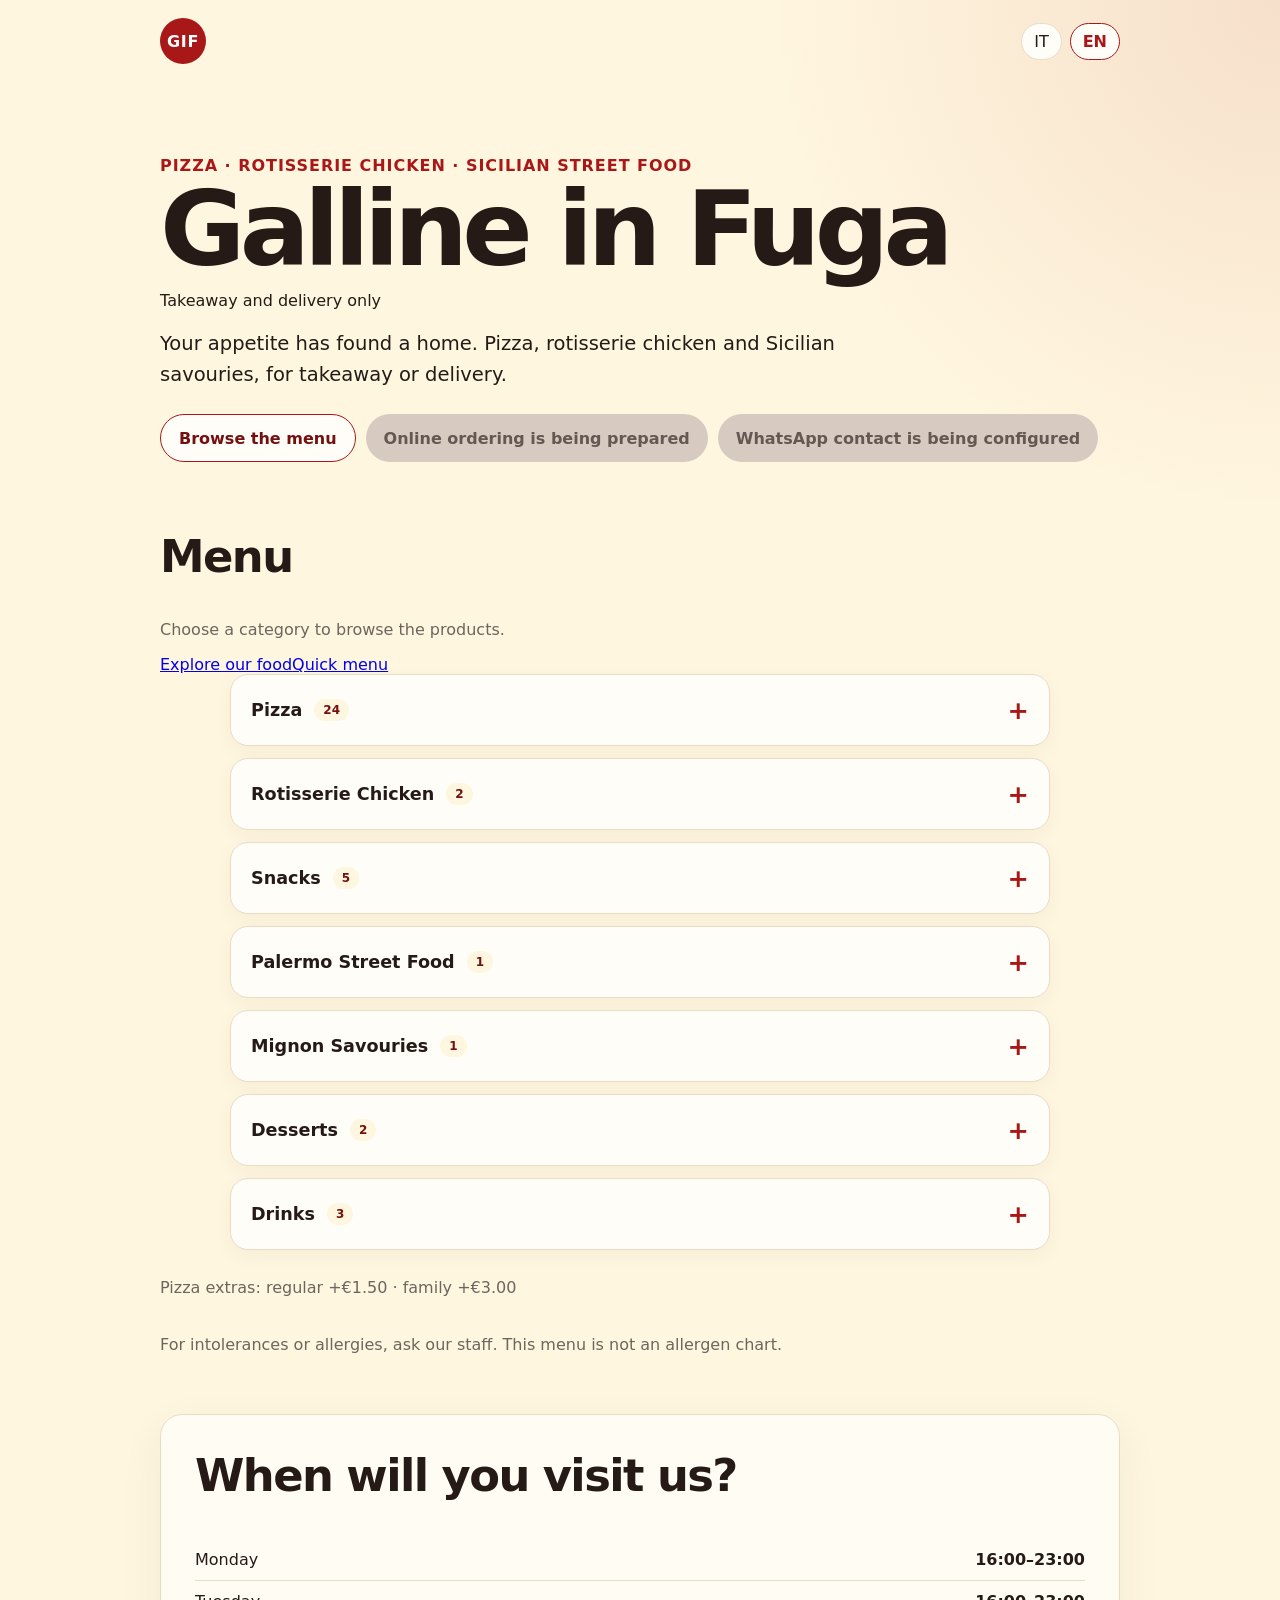
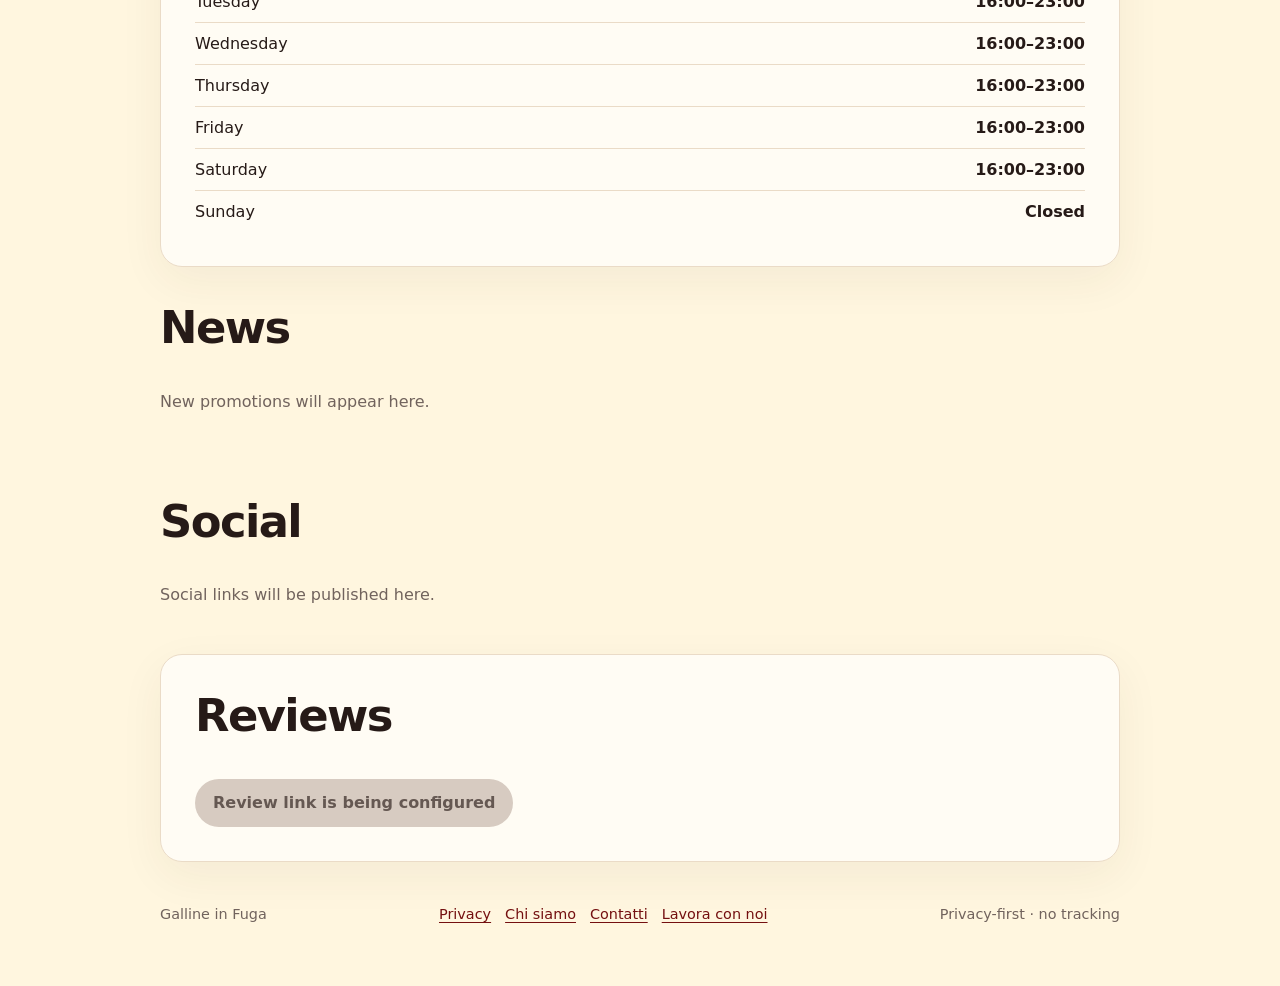
==== index.html @ 360cbb25 "feat(menu): add navigation between narrative site and quick hub menu" ====
<!doctype html>
<html lang="it">
<head>
  <meta charset="utf-8">
  <meta name="viewport" content="width=device-width,initial-scale=1">
  <meta name="color-scheme" content="light">
  <meta name="theme-color" content="#a81818">
  <meta name="description" content="Galline in Fuga — menu, ordini, contatti e novità.">
  <meta name="referrer" content="no-referrer">
  <meta http-equiv="Content-Security-Policy" content="default-src 'self'; script-src 'self'; style-src 'self'; img-src 'self' data:; connect-src 'self'; font-src 'self'; object-src 'none'; base-uri 'none'; form-action 'none'; manifest-src 'self'; worker-src 'self'">
  <link rel="canonical" href="https://gallineinfuga.github.io/">
  <link rel="manifest" href="./manifest.webmanifest">
  <link rel="stylesheet" href="./styles.css">
  <title>Galline in Fuga</title>
</head>
<body>
  <header class="hero">
    <nav class="topbar" aria-label="Language selector">
      <a class="brand-mark" href="./" aria-label="Galline in Fuga — Home">GIF</a>
      <div class="languages">
        <button type="button" data-locale="it" aria-label="Italiano">IT</button>
        <button type="button" data-locale="en" aria-label="English">EN</button>
      </div>
    </nav>

    <div class="hero__content">
      <p class="eyebrow" id="descriptor"></p>
      <h1 id="brand-name">Galline in Fuga</h1>
      <p id="service-mode"></p>
      <p id="editorial-intro" class="editorial-intro"></p>
      <div id="primary-actions" class="actions"></div>
      <p id="app-status" class="status" hidden></p>
    </div>
  </header>

  <main>
    <section id="menu" class="section" aria-labelledby="menu-title">
      <h2 id="menu-title"></h2>
      <p id="menu-hint" class="meta"></p>
      <p id="menu-editorial" class="editorial-intro editorial-intro--menu"></p>
      <nav id="menu-view-switch" class="menu-view-switch" aria-label="Vista menù"></nav>
      <div id="menu-grid" class="menu-accordion"></div>
      <p id="menu-additions" class="meta menu-notice"></p>
      <p id="menu-allergies" class="meta menu-notice"></p>
    </section>

    <section class="section section--panel" aria-labelledby="hours-title">
      <h2 id="hours-title"></h2>
      <ul id="hours-list" class="hours"></ul>
    </section>

    <section class="section" aria-labelledby="promos-title">
      <h2 id="promos-title"></h2>
      <p id="promos-empty" class="empty"></p>
    </section>

    <section class="section" aria-labelledby="social-title">
      <h2 id="social-title"></h2>
      <p id="social-empty" class="empty"></p>
    </section>

    <section class="section section--panel" aria-labelledby="reviews-title">
      <h2 id="reviews-title"></h2>
      <div id="review-slot" class="actions"></div>
    </section>

    <noscript>
      <p class="noscript">Per usare tutte le funzioni dell’HUB è necessario JavaScript. Gli orari principali restano: lunedì–sabato 16:00–23:00, domenica chiuso.</p>
    </noscript>
  </main>

  <footer>
    <span>Galline in Fuga</span>
    <nav class="legal-links" aria-label="Informazioni">
      <a href="./privacy.html">Privacy</a>
      <a href="./chi-siamo.html">Chi siamo</a>
      <a href="./contatti.html">Contatti</a>
      <a href="./lavora-con-noi.html">Lavora con noi</a>
    </nav>
    <span>Privacy-first · no tracking</span>
  </footer>

  <script type="module" src="./app.js"></script>
</body>
</html>
---- styles.css ----
:root {
  --brand: #a81818;
  --brand-dark: #741010;
  --cream: #fff6df;
  --paper: #fffdf7;
  --ink: #261a17;
  --muted: #71635d;
  --line: #eadbc7;
  --radius: 22px;
  font-family: Inter, ui-sans-serif, system-ui, -apple-system, BlinkMacSystemFont, "Segoe UI", sans-serif;
  color: var(--ink);
  background: var(--cream);
}

* { box-sizing: border-box; }

body {
  margin: 0;
  min-width: 280px;
  background:
    radial-gradient(circle at top right, rgba(168, 24, 24, 0.10), transparent 32rem),
    var(--cream);
}

button, a { font: inherit; }

.hero, main, footer, .simple-page {
  width: min(100% - 32px, 960px);
  margin-inline: auto;
}

.hero { padding: 18px 0 34px; }

.topbar {
  display: flex;
  align-items: center;
  justify-content: space-between;
}

.brand-mark {
  display: grid;
  place-items: center;
  width: 46px;
  height: 46px;
  border-radius: 50%;
  background: var(--brand);
  color: white;
  font-weight: 900;
  letter-spacing: .04em;
}

.languages { display: flex; gap: 8px; }

.languages button {
  border: 1px solid var(--line);
  border-radius: 999px;
  padding: 8px 12px;
  background: var(--paper);
  color: var(--ink);
  cursor: pointer;
}

.languages button[aria-pressed="true"] {
  border-color: var(--brand);
  color: var(--brand);
  font-weight: 800;
}

.hero__content { padding-top: clamp(42px, 9vw, 92px); }

.eyebrow {
  margin: 0 0 8px;
  color: var(--brand);
  font-weight: 800;
  letter-spacing: .06em;
  text-transform: uppercase;
}

h1, h2, h3, p { margin-top: 0; }

h1 {
  max-width: 12ch;
  margin-bottom: 14px;
  font-size: clamp(3rem, 11vw, 6.5rem);
  line-height: .9;
  letter-spacing: -.055em;
}

h2 {
  font-size: clamp(1.8rem, 5vw, 2.8rem);
  letter-spacing: -.035em;
}

.actions {
  display: flex;
  flex-wrap: wrap;
  gap: 10px;
  margin-top: 24px;
}

.action {
  display: inline-flex;
  min-height: 48px;
  align-items: center;
  justify-content: center;
  padding: 12px 18px;
  border-radius: 999px;
  background: var(--brand);
  color: white;
  text-decoration: none;
  font-weight: 800;
}

.action--disabled {
  background: #d7cbc1;
  color: #655852;
  cursor: not-allowed;
}

.section { padding: 34px 0; }

.section--panel {
  padding-inline: clamp(18px, 4vw, 34px);
  border: 1px solid var(--line);
  border-radius: var(--radius);
  background: rgba(255, 253, 247, .88);
  box-shadow: 0 14px 45px rgba(65, 43, 32, .06);
}

.grid {
  display: grid;
  grid-template-columns: repeat(auto-fit, minmax(min(100%, 210px), 1fr));
  gap: 12px;
}

.card {
  min-height: 132px;
  padding: 18px;
  border: 1px solid var(--line);
  border-radius: 18px;
  background: var(--paper);
}

.card h3 { font-size: 1.1rem; }

.action--menu {
  background: var(--paper);
  color: var(--brand-dark);
  border: 1px solid var(--brand);
}

.menu-items {
  list-style: none;
  padding: 0;
  margin: 18px 0 8px;
}

.menu-group { margin: 18px 0 24px; }
.menu-group h4 { margin: 0 0 6px; font-size: 1rem; color: var(--brand-dark); }
.menu-group__prices { margin: 0 0 10px; color: var(--brand-dark); font-size: .85rem; font-weight: 750; }
.menu-item__info { flex: 1; min-width: 0; }
.menu-item__name { display: block; font-weight: 650; }
.menu-item__ingredients { display: block; margin-top: 4px; color: var(--muted); font-size: .79rem; line-height: 1.35; }
.menu-notice { margin-top: 18px; padding: 10px 0; }
.menu-item {
  display: flex;
  justify-content: space-between;
  align-items: baseline;
  gap: 14px;
  border-bottom: 1px solid var(--line);
  padding: 8px 0;
  font-size: .92rem;
}

.menu-item .price {
  white-space: nowrap;
  font-variant-numeric: tabular-nums;
  color: var(--brand-dark);
}

#menu { scroll-margin-top: 14px; }

.meta, .empty, .status, .noscript { color: var(--muted); }

.noscript {
  padding: 16px 18px;
  border: 1px solid var(--line);
  border-radius: 16px;
  background: var(--paper);
}

.hours {
  margin: 0;
  padding: 0;
  list-style: none;
}

.hours-row {
  display: flex;
  justify-content: space-between;
  gap: 20px;
  padding: 11px 0;
  border-bottom: 1px solid var(--line);
}

.hours-row:last-child { border-bottom: 0; }

footer {
  display: flex;
  flex-wrap: wrap;
  align-items: center;
  justify-content: space-between;
  gap: 12px 18px;
  padding: 44px 0 64px;
  color: var(--muted);
  font-size: .9rem;
}

.legal-links {
  display: flex;
  flex-wrap: wrap;
  gap: 10px 14px;
}

.legal-links a,
.simple-page a {
  color: var(--brand-dark);
  text-underline-offset: 3px;
}

.simple-page {
  min-height: 100vh;
  padding: clamp(40px, 8vw, 90px) 0;
}

.simple-page article {
  max-width: 720px;
  padding: clamp(20px, 5vw, 38px);
  border: 1px solid var(--line);
  border-radius: var(--radius);
  background: var(--paper);
}

.simple-page h1 {
  max-width: none;
  font-size: clamp(2.4rem, 9vw, 4.8rem);
}

.simple-page .back {
  display: inline-block;
  margin-bottom: 22px;
  font-weight: 800;
}

@media (max-width: 480px) {
  .hero, main, footer, .simple-page {
    width: min(100% - 22px, 960px);
  }

  .section { padding-block: 26px; }

  .actions { flex-direction: column; }

  .action { width: 100%; }

  footer { align-items: flex-start; flex-direction: column; }
}

@media (prefers-reduced-motion: reduce) {
  *, *::before, *::after {
    scroll-behavior: auto !important;
    transition: none !important;
  }
}

/* Mobile-first category accordion */
.menu-accordion{display:grid;gap:12px;max-width:820px;margin-inline:auto}
.menu-category{min-height:0;padding:0;overflow:hidden;box-shadow:0 6px 20px rgba(65,43,32,.045)}
.menu-category__toggle{display:flex;align-items:center;justify-content:space-between;gap:12px;padding:20px;cursor:pointer;font-weight:850;font-size:1.1rem;list-style:none;min-height:64px}
.menu-category__toggle::-webkit-details-marker{display:none}
.menu-category__toggle::after{content:"+";font-size:1.6rem;color:var(--brand);margin-left:auto}
.menu-category[open] .menu-category__toggle::after{content:"−"}
.menu-category__toggle small{border-radius:999px;background:var(--cream);padding:4px 9px;color:var(--brand-dark);font-size:.75rem}
.menu-category> :not(summary){margin-left:20px;margin-right:20px}
.menu-category> :last-child{margin-bottom:20px}
.menu-category[open] .menu-category__toggle{border-bottom:1px solid var(--line)}
.menu-category__toggle:focus-visible,.brand-mark:focus-visible{outline:3px solid var(--brand);outline-offset:3px}
.brand-mark{text-decoration:none}
@media(max-width:480px){.menu-category__toggle{padding:16px}.menu-category> :not(summary){margin-left:14px;margin-right:14px}.menu-item{flex-wrap:wrap}}

/* Individual pizza prices, aligned in two columns on every row */
.menu-items--pizza .menu-item,.pizza-price-header{display:grid;grid-template-columns:minmax(0,1fr) minmax(65px,80px) minmax(65px,80px);align-items:start;gap:8px}
.menu-items--pizza .menu-item{padding:12px 0}
.pizza-price-header{font-size:.73rem;font-weight:800;text-transform:uppercase;color:var(--brand-dark);border-bottom:2px solid var(--line);padding-bottom:8px}
.pizza-price-header span:not(:first-child),.menu-items--pizza .price--choice{text-align:right}
.menu-items--pizza .price--choice{font-size:.9rem;white-space:nowrap}
@media(max-width:420px){.menu-items--pizza .menu-item,.pizza-price-header{grid-template-columns:minmax(0,1fr) 65px 65px;gap:5px}.menu-items--pizza .price--choice{font-size:.82rem}.pizza-price-header{font-size:.68rem}}

/* Editorial layer: lightweight and distinct from transaction rows */
.editorial-intro{max-width:62ch;font-size:clamp(1rem,2.5vw,1.22rem);line-height:1.6;color:var(--ink);margin:18px 0 8px}
.editorial-intro--menu{font-size:1rem;color:var(--muted);margin-bottom:24px}
.category-intro{margin-top:16px;margin-bottom:8px;color:var(--muted);line-height:1.5;font-size:.92rem;max-width:65ch}
.menu-category[open] .category-intro{display:block}
.menu-category:not([open]) .category-intro{display:none}
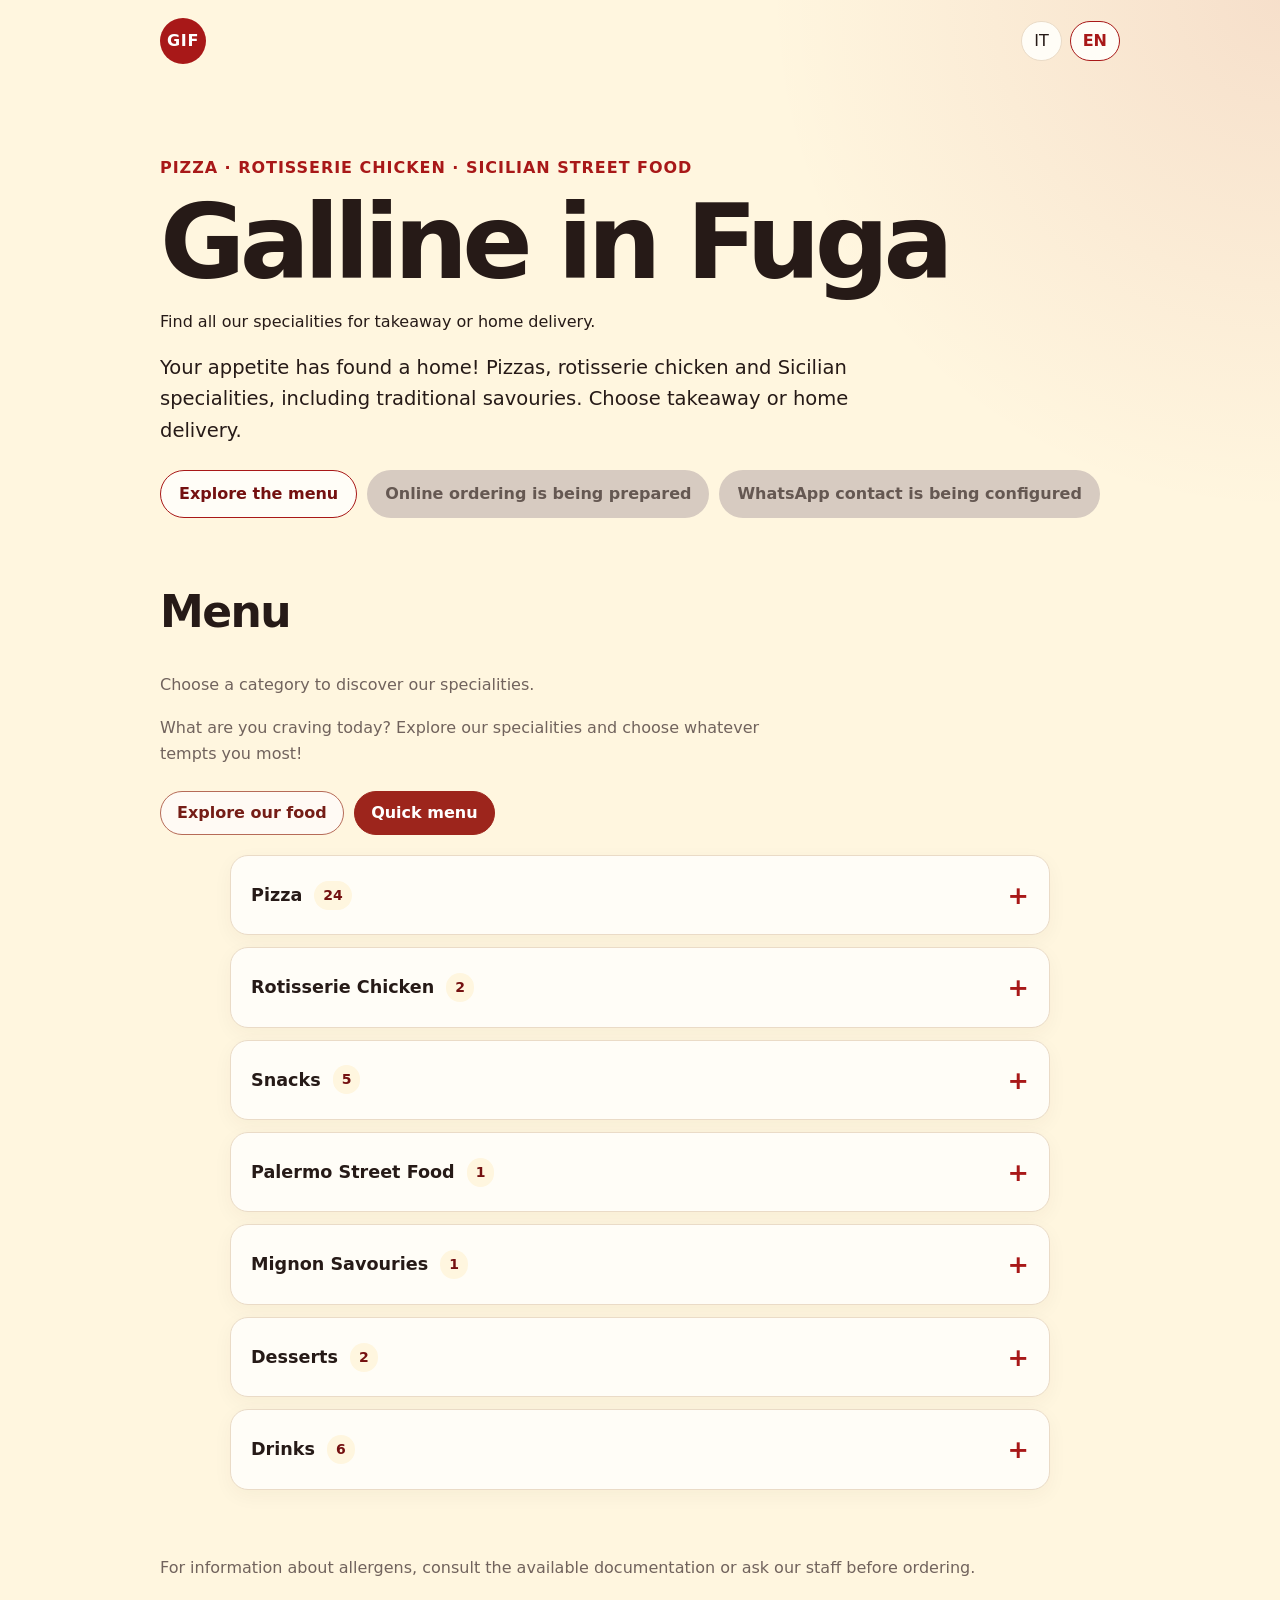
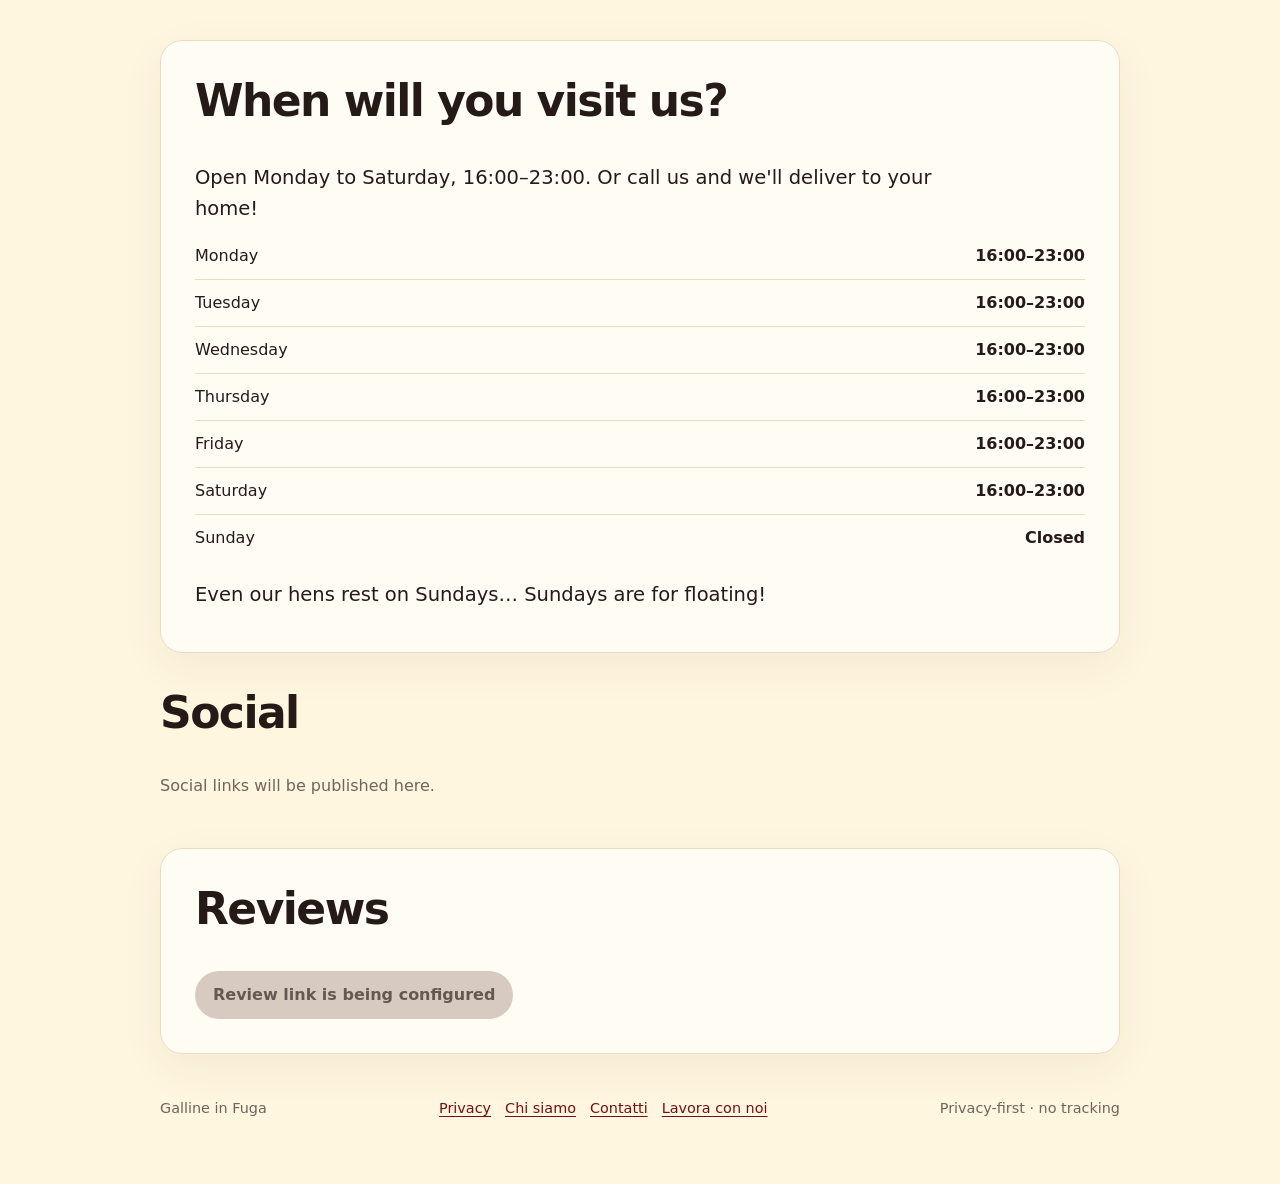
==== commit 283a8fa8: "feat(site): show updated opening copy and conditionally hide promotions" ====
--- a/index.html
+++ b/index.html
@@ -46,10 +46,12 @@
 
     <section class="section section--panel" aria-labelledby="hours-title">
       <h2 id="hours-title"></h2>
+      <p id="hours-intro" class="editorial-intro"></p>
       <ul id="hours-list" class="hours"></ul>
+      <p id="sunday-message" class="editorial-intro"></p>
     </section>
 
-    <section class="section" aria-labelledby="promos-title">
+    <section id="promos-section" class="section" aria-labelledby="promos-title" hidden>
       <h2 id="promos-title"></h2>
       <p id="promos-empty" class="empty"></p>
     </section>
--- a/styles.css
+++ b/styles.css
@@ -302,3 +302,54 @@
 .category-intro{margin-top:16px;margin-bottom:8px;color:var(--muted);line-height:1.5;font-size:.92rem;max-width:65ch}
 .menu-category[open] .category-intro{display:block}
 .menu-category:not([open]) .category-intro{display:none}
+
+/* Two editorial presentations of the same canonical catalogue */
+.menu-view-switch{display:flex;gap:.65rem;flex-wrap:wrap;margin:1rem 0 1.25rem}
+.menu-view-switch a{display:inline-flex;padding:.65rem 1rem;border:1px solid #b66b58;border-radius:999px;color:#751d16;text-decoration:none;font-weight:700;background:#fffaf4}
+.menu-view-switch a.view-active{background:#9d251c;color:white;border-color:#9d251c}
+.menu-item__story{display:block;font-size:.9rem;line-height:1.5;margin-top:.45rem;color:#65443b;max-width:68ch}
+@media(max-width:600px){.menu-view-switch a{flex:1;justify-content:center;text-align:center}.menu-item__story{font-size:.85rem}}
+
+/* Typography system v1 — accessible, local, reversible */
+:root {
+  --font-ui: ui-sans-serif, system-ui, -apple-system, BlinkMacSystemFont, "Segoe UI", sans-serif;
+  --type-body: 1rem;
+  --type-detail: .875rem;
+  --type-product: 1.0625rem;
+  --type-price: 1rem;
+  --type-section: clamp(1.75rem, 4.5vw, 2.75rem);
+  --text-secondary: #654b41;
+  font-family: var(--font-ui);
+  line-height: 1.5;
+}
+h1 { line-height: 1.04; overflow-wrap: break-word; }
+h2 { font-size: var(--type-section); line-height: 1.16; }
+h3, h4 { line-height: 1.25; }
+.menu-item__name { font-size: var(--type-product); line-height: 1.35; font-weight: 700; }
+.menu-item__ingredients, .menu-item__story, .category-intro {
+  font-size: var(--type-detail);
+  line-height: 1.5;
+  color: var(--text-secondary);
+}
+.menu-item .price, .menu-items--pizza .price--choice {
+  font-size: var(--type-price);
+  line-height: 1.35;
+  font-weight: 700;
+  font-variant-numeric: tabular-nums;
+}
+.pizza-price-header { font-size: .75rem; line-height: 1.35; }
+.menu-group__prices, .menu-category__toggle small { font-size: var(--type-detail); }
+.action, .menu-view-switch a, .languages button { line-height: 1.35; }
+.menu-view-switch a:focus-visible, .action:focus-visible, .languages button:focus-visible,
+.legal-links a:focus-visible, .simple-page a:focus-visible {
+  outline: 3px solid var(--brand-dark);
+  outline-offset: 3px;
+}
+@media (max-width: 420px) {
+  .menu-items--pizza .menu-item, .pizza-price-header {
+    grid-template-columns: minmax(0, 1fr) minmax(66px, auto) minmax(66px, auto);
+    gap: 6px;
+  }
+  .menu-items--pizza .price--choice { font-size: var(--type-price); }
+  .pizza-price-header { font-size: .75rem; text-transform: none; }
+}
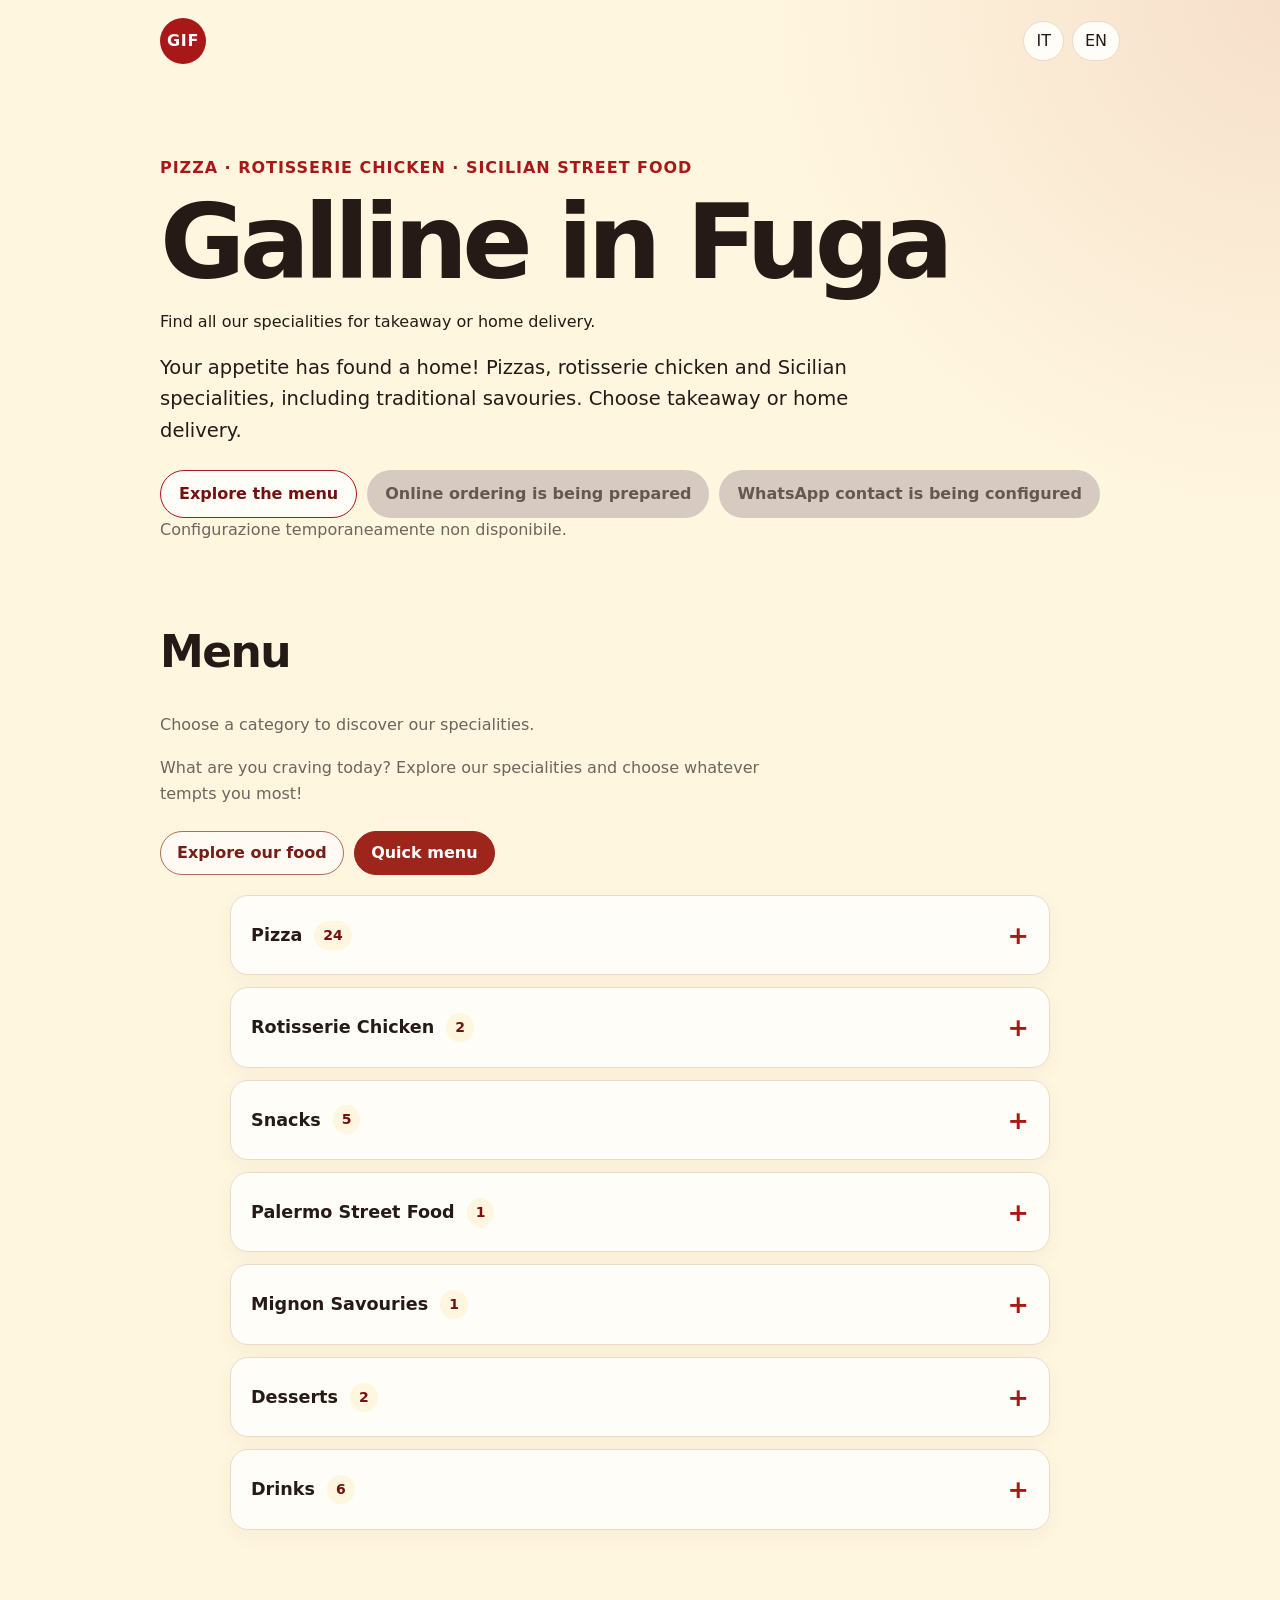
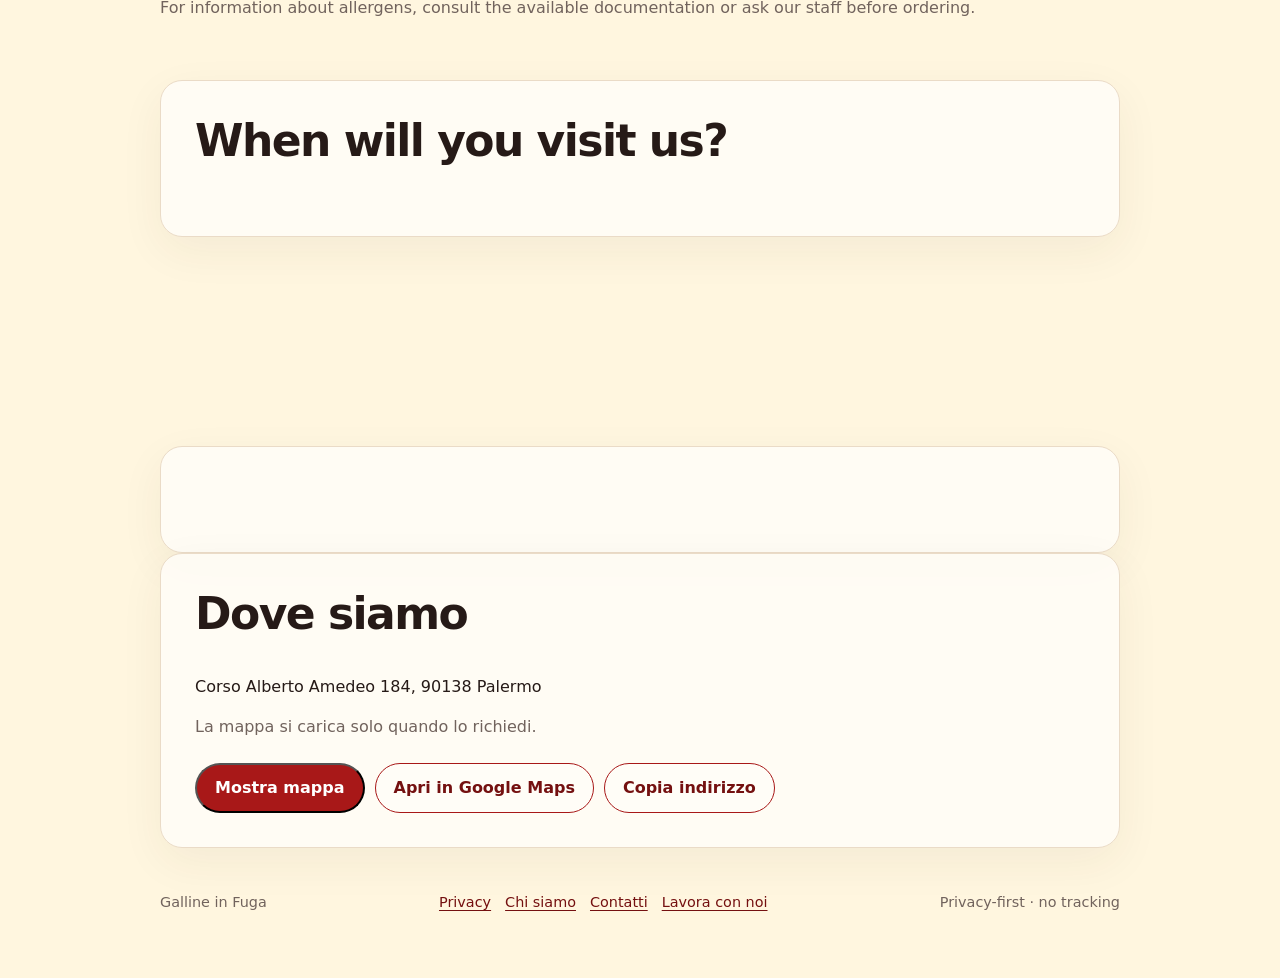
==== commit d63a1a03: "feat(hub): add opt-in location section with safe map loading" ====
--- a/index.html
+++ b/index.html
@@ -6,8 +6,8 @@
   <meta name="color-scheme" content="light">
   <meta name="theme-color" content="#a81818">
   <meta name="description" content="Galline in Fuga — menu, ordini, contatti e novità.">
-  <meta name="referrer" content="no-referrer">
-  <meta http-equiv="Content-Security-Policy" content="default-src 'self'; script-src 'self'; style-src 'self'; img-src 'self' data:; connect-src 'self'; font-src 'self'; object-src 'none'; base-uri 'none'; form-action 'none'; manifest-src 'self'; worker-src 'self'">
+  <meta name="referrer" content="strict-origin-when-cross-origin">
+  <meta http-equiv="Content-Security-Policy" content="default-src 'self'; script-src 'self' https://unpkg.com; style-src 'self' https://unpkg.com; img-src 'self' data: https://tile.openstreetmap.org https://unpkg.com; connect-src 'self'; font-src 'self'; object-src 'none'; base-uri 'none'; form-action 'none'; manifest-src 'self'; worker-src 'self'">
   <link rel="canonical" href="https://gallineinfuga.github.io/">
   <link rel="manifest" href="./manifest.webmanifest">
   <link rel="stylesheet" href="./styles.css">
@@ -46,12 +46,10 @@
 
     <section class="section section--panel" aria-labelledby="hours-title">
       <h2 id="hours-title"></h2>
-      <p id="hours-intro" class="editorial-intro"></p>
       <ul id="hours-list" class="hours"></ul>
-      <p id="sunday-message" class="editorial-intro"></p>
     </section>
 
-    <section id="promos-section" class="section" aria-labelledby="promos-title" hidden>
+    <section class="section" aria-labelledby="promos-title">
       <h2 id="promos-title"></h2>
       <p id="promos-empty" class="empty"></p>
     </section>
@@ -66,6 +64,17 @@
       <div id="review-slot" class="actions"></div>
     </section>
 
+    <section id="dove-siamo" class="section section--panel location-section" aria-labelledby="location-title">
+      <h2 id="location-title">Dove siamo</h2>
+      <p id="location-address">Corso Alberto Amedeo 184, 90138 Palermo</p>
+      <div id="location-map" class="location-map" role="region" aria-label="Mappa di Palermo" hidden></div>
+      <p id="location-status" class="meta">La mappa si carica solo quando lo richiedi.</p>
+      <div class="actions">
+        <button id="location-load" class="action" type="button">Mostra mappa</button>
+        <a id="location-google" class="action action--menu" target="_blank" rel="noopener noreferrer" href="https://www.google.com/maps/search/?api=1&amp;query=Corso%20Alberto%20Amedeo%20184%2C%2090138%20Palermo">Apri in Google Maps</a>
+        <button id="location-copy" class="action action--menu" type="button">Copia indirizzo</button>
+      </div>
+    </section>
     <noscript>
       <p class="noscript">Per usare tutte le funzioni dell’HUB è necessario JavaScript. Gli orari principali restano: lunedì–sabato 16:00–23:00, domenica chiuso.</p>
     </noscript>
@@ -83,5 +92,6 @@
   </footer>
 
   <script type="module" src="./app.js"></script>
+  <script type="module" src="./location.js"></script>
 </body>
 </html>
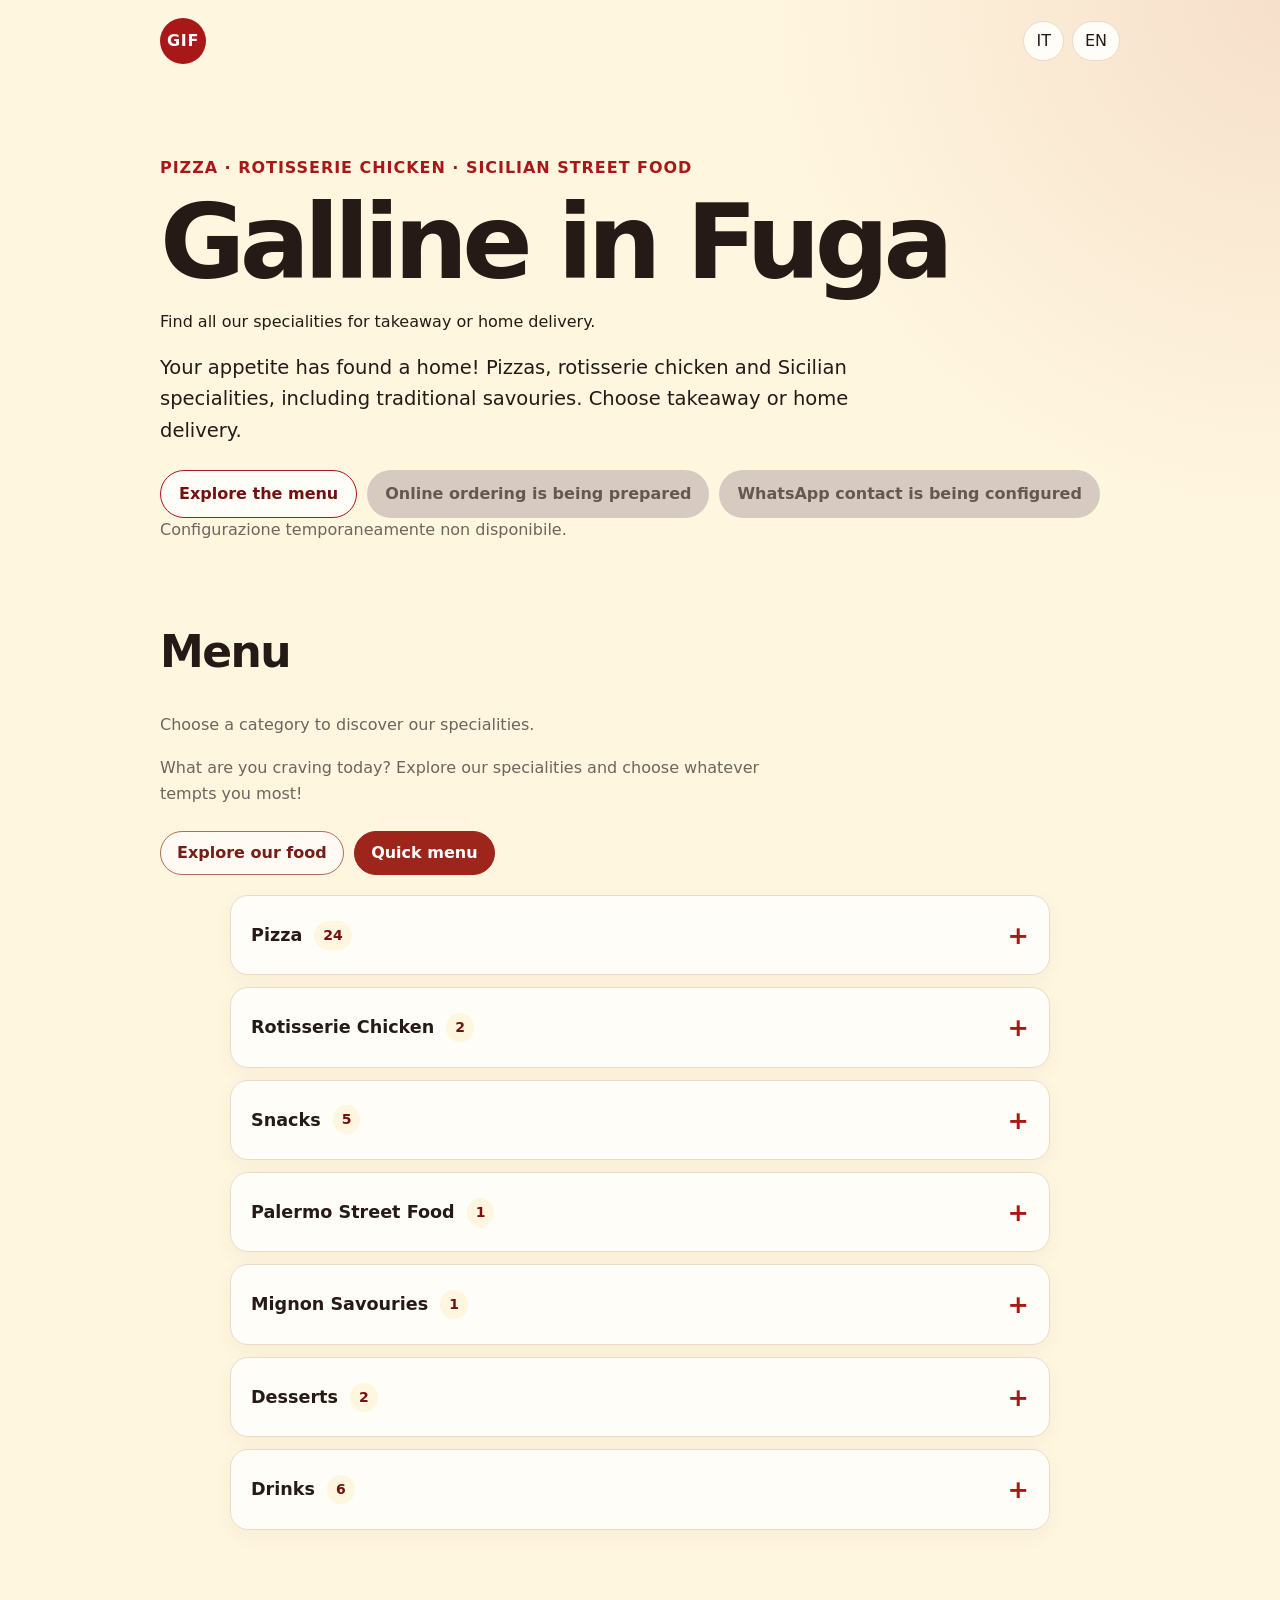
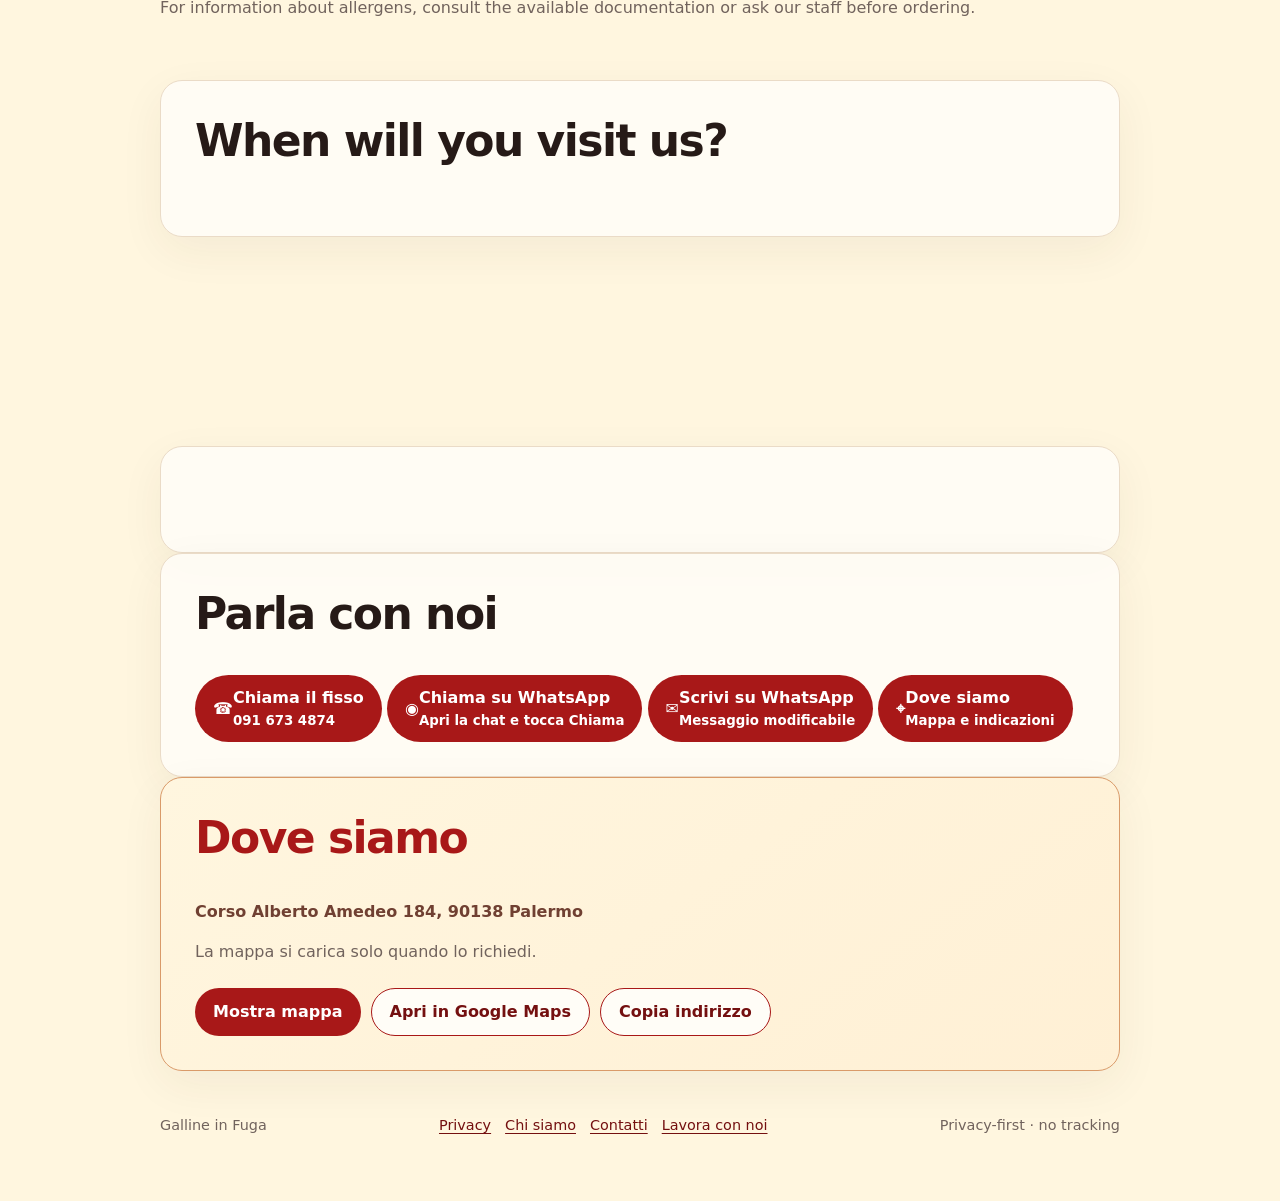
==== commit 1b2b6828: "feat(hub): add direct phone and WhatsApp contact actions" ====
--- a/index.html
+++ b/index.html
@@ -64,6 +64,16 @@
       <div id="review-slot" class="actions"></div>
     </section>
 
+    <section id="contatti-diretti" class="section section--panel contact-section" aria-labelledby="contact-title">
+      <h2 id="contact-title">Parla con noi</h2>
+      <div class="contact-actions">
+        <a class="action contact-action" href="tel:+390916734874" aria-label="Chiama il telefono fisso 091 673 4874"><span aria-hidden="true">☎</span><span>Chiama il fisso<br><small>091 673 4874</small></span></a>
+        <a class="action contact-action" href="https://wa.me/393337309933" aria-label="Apri WhatsApp per chiamare Galline in Fuga"><span aria-hidden="true">◉</span><span>Chiama su WhatsApp<br><small>Apri la chat e tocca Chiama</small></span></a>
+        <a class="action contact-action" href="https://wa.me/393337309933?text=Ciao%20Galline%20in%20Fuga%21%20Vorrei%20ricevere%20informazioni%20sul%20menu%20e%20fare%20un%20ordine." aria-label="Scrivi su WhatsApp con messaggio precompilato"><span aria-hidden="true">✉</span><span>Scrivi su WhatsApp<br><small>Messaggio modificabile</small></span></a>
+        <a class="action contact-action" href="#dove-siamo" aria-label="Visualizza la mappa e le indicazioni"><span aria-hidden="true">⌖</span><span>Dove siamo<br><small>Mappa e indicazioni</small></span></a>
+      </div>
+    </section>
+
     <section id="dove-siamo" class="section section--panel location-section" aria-labelledby="location-title">
       <h2 id="location-title">Dove siamo</h2>
       <p id="location-address">Corso Alberto Amedeo 184, 90138 Palermo</p>
--- a/styles.css
+++ b/styles.css
@@ -353,3 +353,15 @@
   .menu-items--pizza .price--choice { font-size: var(--type-price); }
   .pizza-price-header { font-size: .75rem; text-transform: none; }
 }
+
+/* HUB-MAP-001: brand-specific, responsive map presentation */
+.location-section{background:linear-gradient(145deg,#fff6df,#fff0d5);border-color:#d99a69}
+.location-section h2{color:#a81818}
+#location-address{font-weight:750;color:#704032}
+.location-map{height:clamp(270px,52vw,420px);width:100%;border:3px solid #b75b35;border-radius:18px;overflow:hidden;background:#f7e6c7}
+.location-section .action{border:0;cursor:pointer}
+.location-section .action--menu{border:1px solid #a81818}
+.location-section .action:focus-visible{outline:3px solid #d88c19;outline-offset:3px}
+.location-map .leaflet-control-zoom a{color:#a81818;background:#fff6df}
+.location-map .leaflet-control-attribution{background:rgba(255,246,223,.94);font-size:11px}
+@media(max-width:480px){.location-map{height:320px}.location-section .actions{gap:10px}}
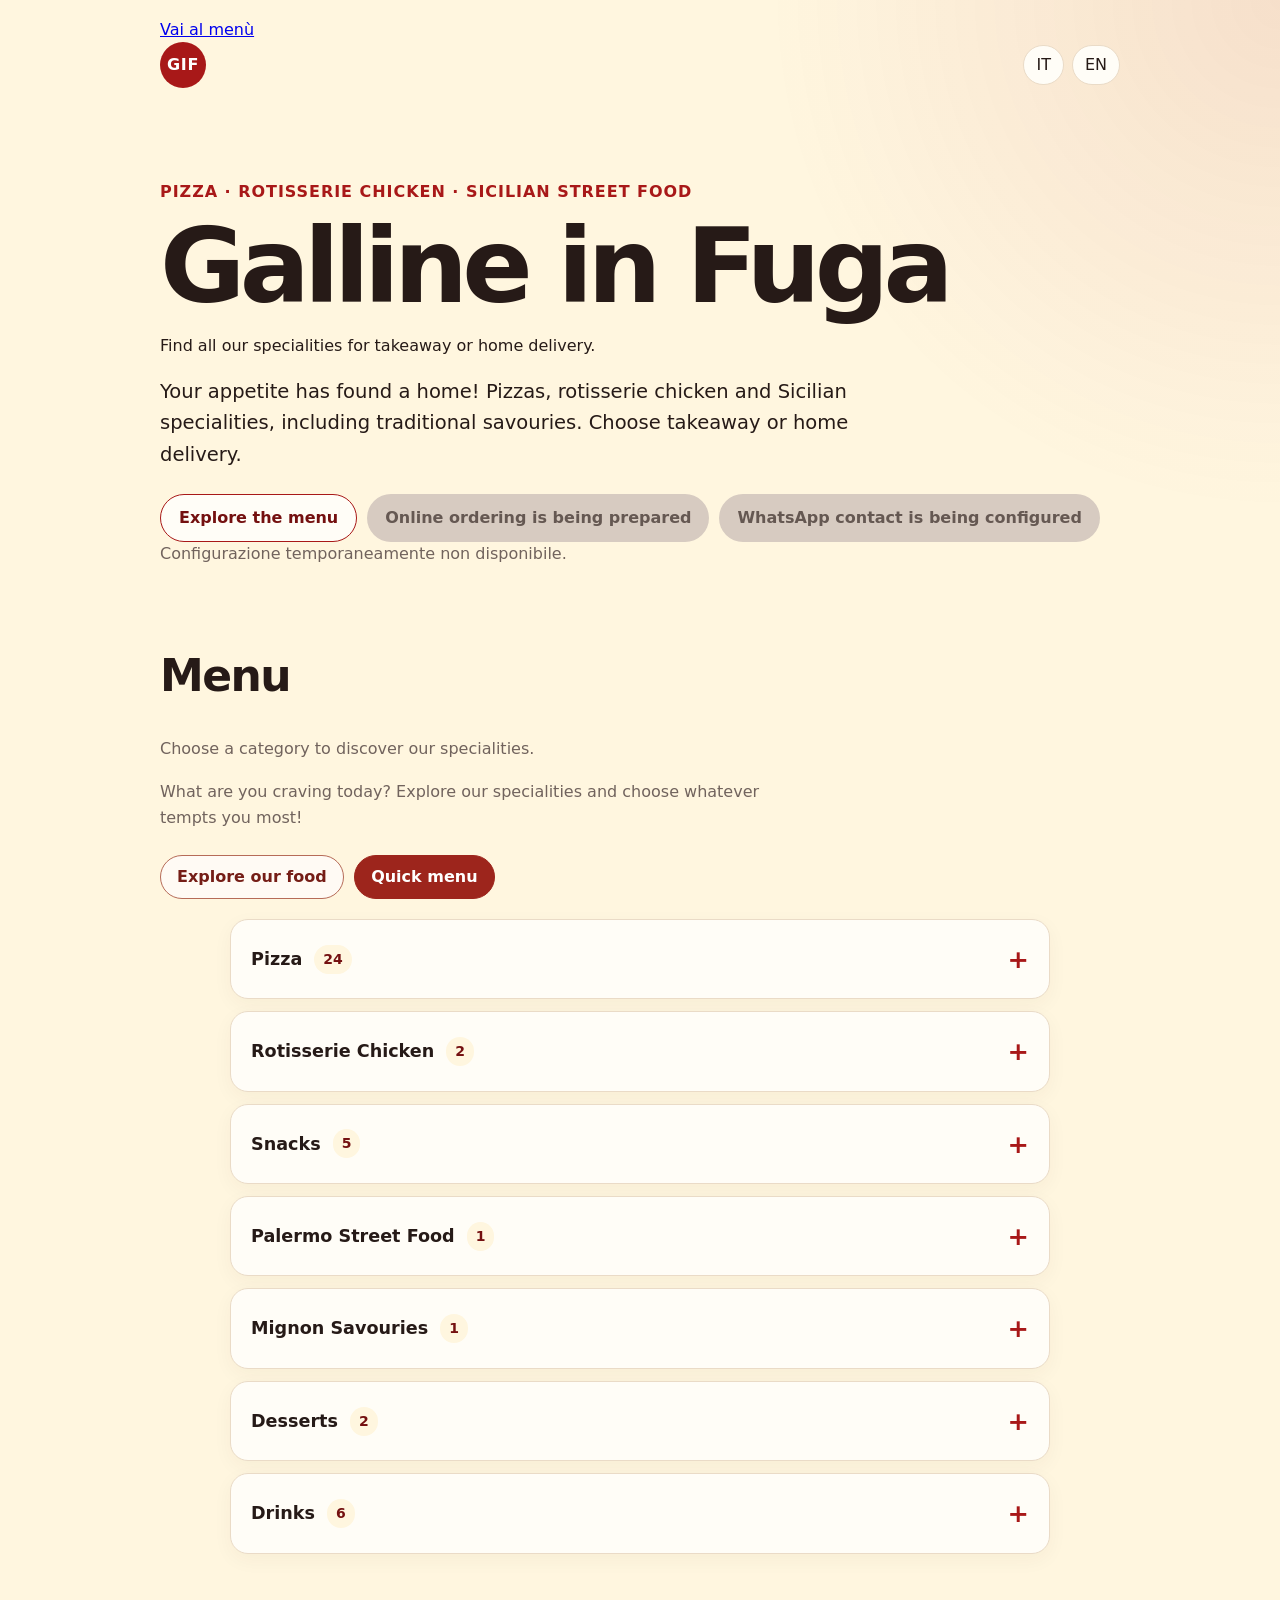
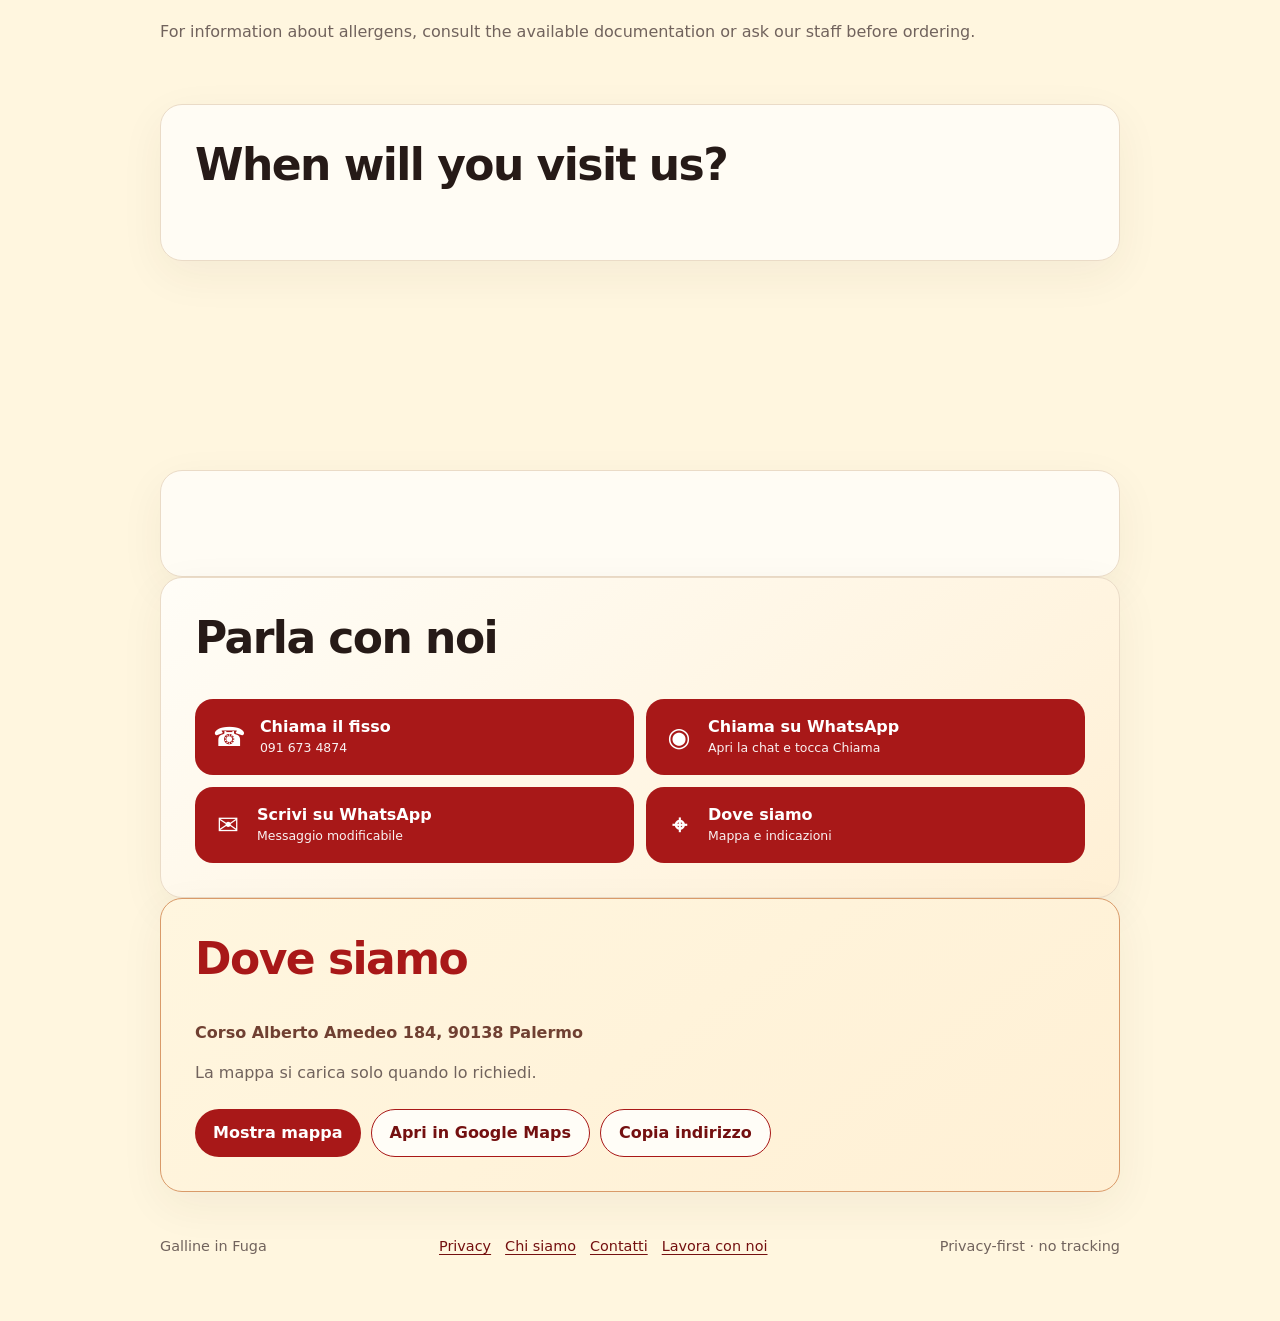
==== commit dc1bd156: "fix(a11y): add keyboard skip navigation to menu" ====
--- a/index.html
+++ b/index.html
@@ -15,7 +15,8 @@
 </head>
 <body>
   <header class="hero">
-    <nav class="topbar" aria-label="Language selector">
+    <a class="skip-link" href="#menu">Vai al menù</a>
+    <nav class="topbar" aria-label="Selezione lingua">
       <a class="brand-mark" href="./" aria-label="Galline in Fuga — Home">GIF</a>
       <div class="languages">
         <button type="button" data-locale="it" aria-label="Italiano">IT</button>
--- a/styles.css
+++ b/styles.css
@@ -365,3 +365,11 @@
 .location-map .leaflet-control-zoom a{color:#a81818;background:#fff6df}
 .location-map .leaflet-control-attribution{background:rgba(255,246,223,.94);font-size:11px}
 @media(max-width:480px){.location-map{height:320px}.location-section .actions{gap:10px}}
+
+/* HUB-CONTACT-002: large touch targets, existing brand palette */
+.contact-section{background:linear-gradient(145deg,#fffdf7,#fff0d5)}
+.contact-actions{display:grid;grid-template-columns:repeat(2,minmax(0,1fr));gap:12px}
+.contact-action{border-radius:18px;min-height:76px;justify-content:flex-start;gap:14px;text-align:left;line-height:1.3}
+.contact-action>span:first-child{font-size:1.65rem;min-width:30px;text-align:center}
+.contact-action small{font-size:.78rem;font-weight:500;opacity:.94}
+@media(max-width:600px){.contact-actions{grid-template-columns:1fr}.contact-action{width:100%}}
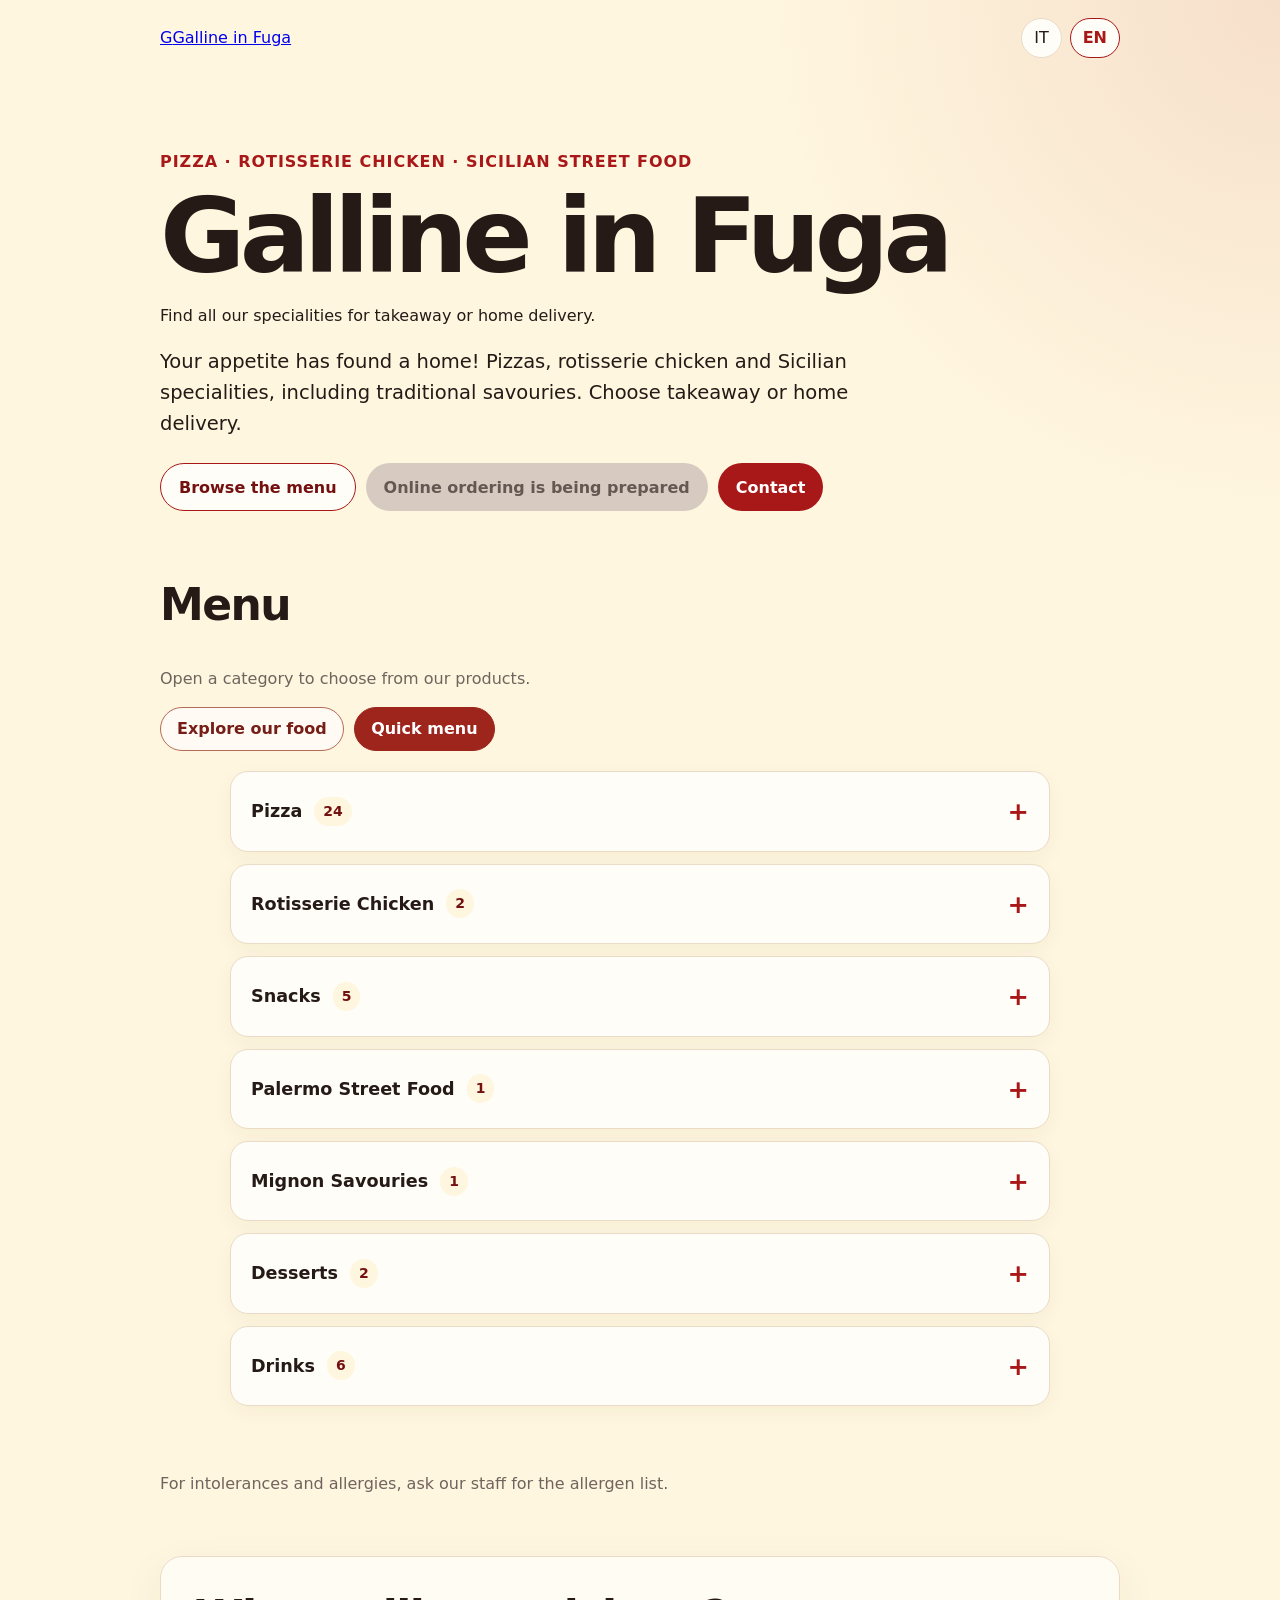
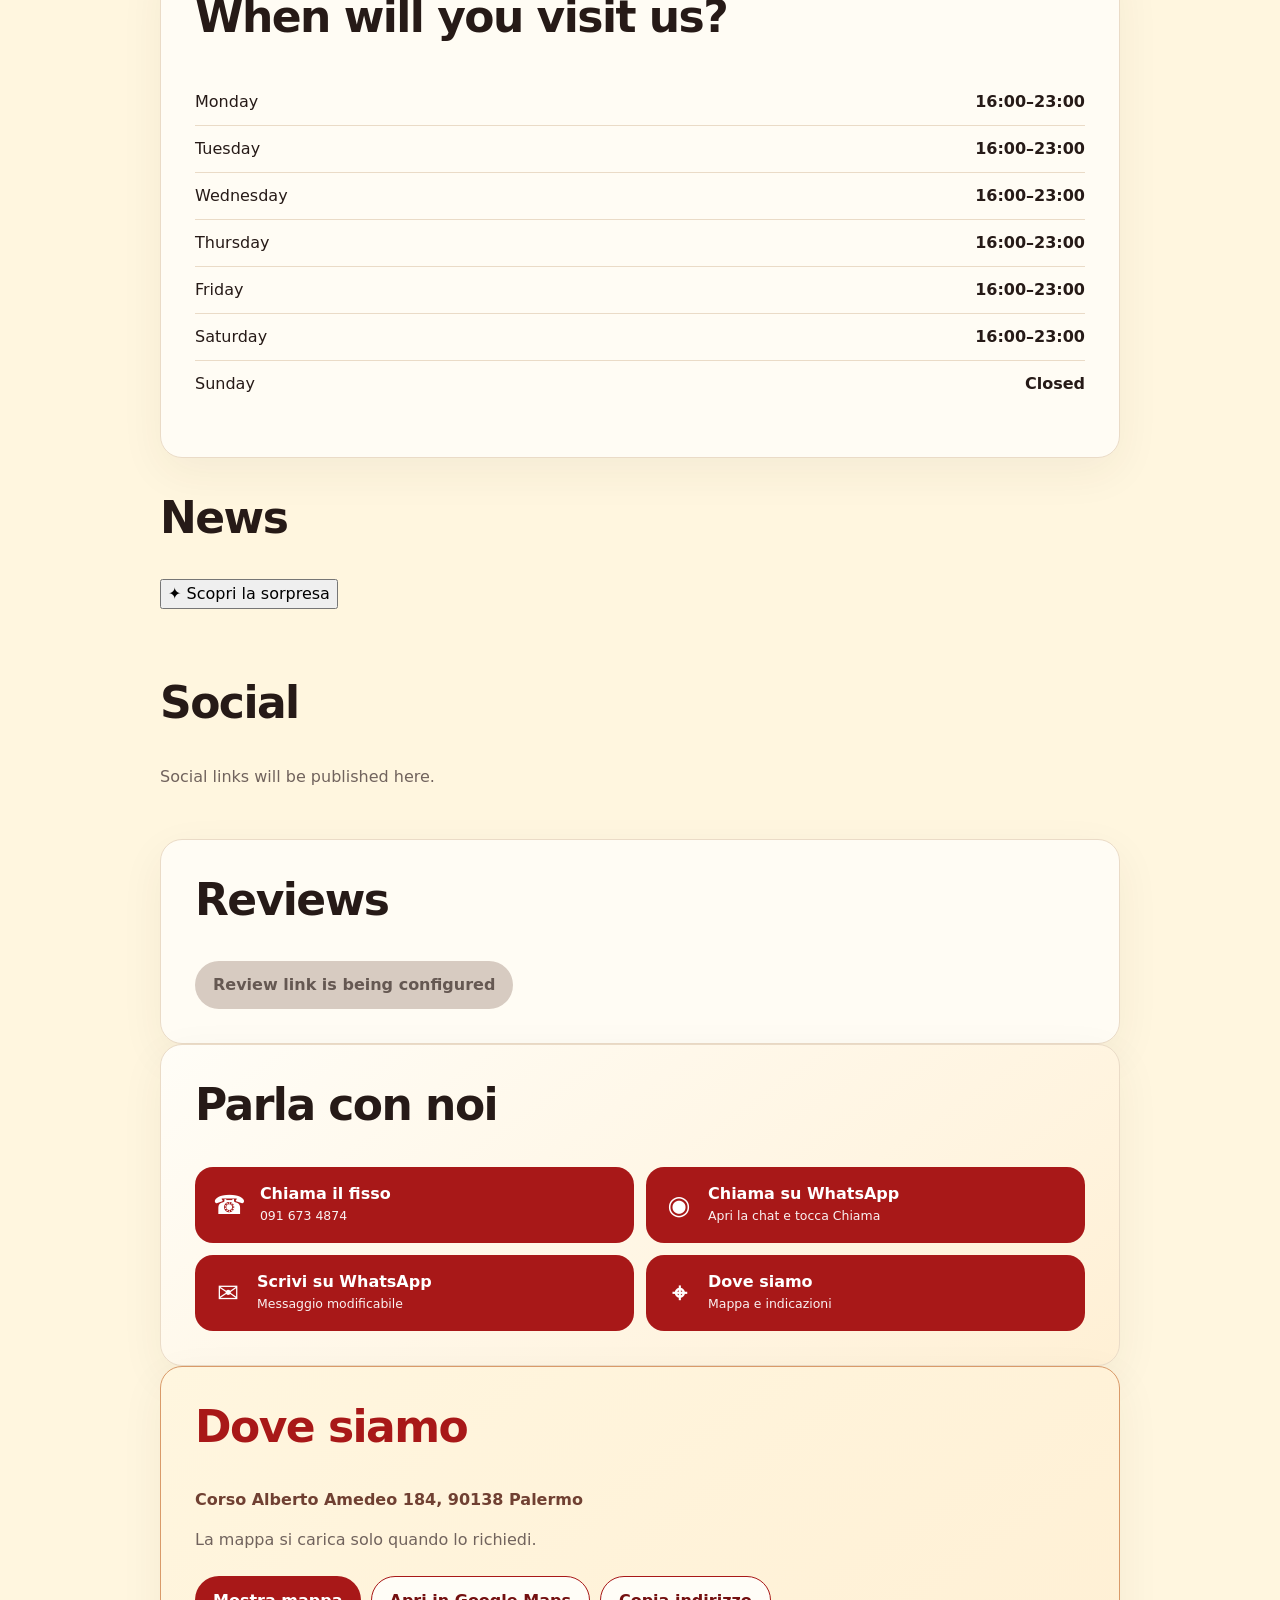
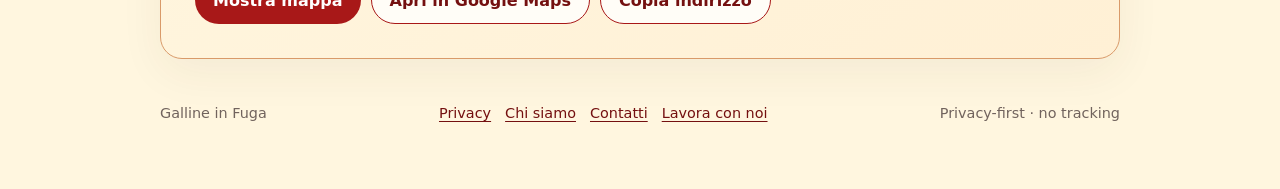
==== commit 4ca3a8a7: "design(hub): unify site, editorial hero, square shortcuts and reveal" ====
--- a/index.html
+++ b/index.html
@@ -17,7 +17,7 @@
   <header class="hero">
     <a class="skip-link" href="#menu">Vai al menù</a>
     <nav class="topbar" aria-label="Selezione lingua">
-      <a class="brand-mark" href="./" aria-label="Galline in Fuga — Home">GIF</a>
+      <a class="brand-identity" href="./" aria-label="Galline in Fuga — torna alla pagina iniziale"><span class="brand-seal" aria-hidden="true">G</span><span class="brand-title">Galline in Fuga</span></a>
       <div class="languages">
         <button type="button" data-locale="it" aria-label="Italiano">IT</button>
         <button type="button" data-locale="en" aria-label="English">EN</button>
@@ -26,7 +26,7 @@
 
     <div class="hero__content">
       <p class="eyebrow" id="descriptor"></p>
-      <h1 id="brand-name">Galline in Fuga</h1>
+      <h1 id="brand-name">Fame?<br>Sei nel posto giusto...</h1>
       <p id="service-mode"></p>
       <p id="editorial-intro" class="editorial-intro"></p>
       <div id="primary-actions" class="actions"></div>
@@ -47,15 +47,15 @@
 
     <section class="section section--panel" aria-labelledby="hours-title">
       <h2 id="hours-title"></h2>
-      <ul id="hours-list" class="hours"></ul>
+      <p id="hours-intro" class="hours-intro"></p><ul id="hours-list" class="hours"></ul><p id="sunday-floating" class="sunday-floating"></p>
     </section>
 
     <section class="section" aria-labelledby="promos-title">
       <h2 id="promos-title"></h2>
-      <p id="promos-empty" class="empty"></p>
+      <button type="button" id="promo-reveal" class="promo-reveal" aria-expanded="false" aria-controls="promo-panel"><span aria-hidden="true">✦</span> <span id="promo-reveal-label">Scopri la sorpresa</span></button><div id="promo-panel" class="promo-panel" hidden><p id="promos-empty" class="empty"></p></div>
     </section>
 
-    <section class="section" aria-labelledby="social-title">
+    <section class="section" id="social" aria-labelledby="social-title">
       <h2 id="social-title"></h2>
       <p id="social-empty" class="empty"></p>
     </section>
--- a/styles.css
+++ b/styles.css
@@ -373,3 +373,7 @@
 .contact-action>span:first-child{font-size:1.65rem;min-width:30px;text-align:center}
 .contact-action small{font-size:.78rem;font-weight:500;opacity:.94}
 @media(max-width:600px){.contact-actions{grid-template-columns:1fr}.contact-action{width:100%}}
+
+/* Keyboard-accessible skip navigation */
+.skip-link{position:absolute;top:8px;left:8px;z-index:10000;transform:translateY(-160%);background:#fffdf7;color:#741010;padding:12px 16px;border:3px solid #741010;border-radius:8px;font-weight:800}
+.skip-link:focus{transform:translateY(0)}
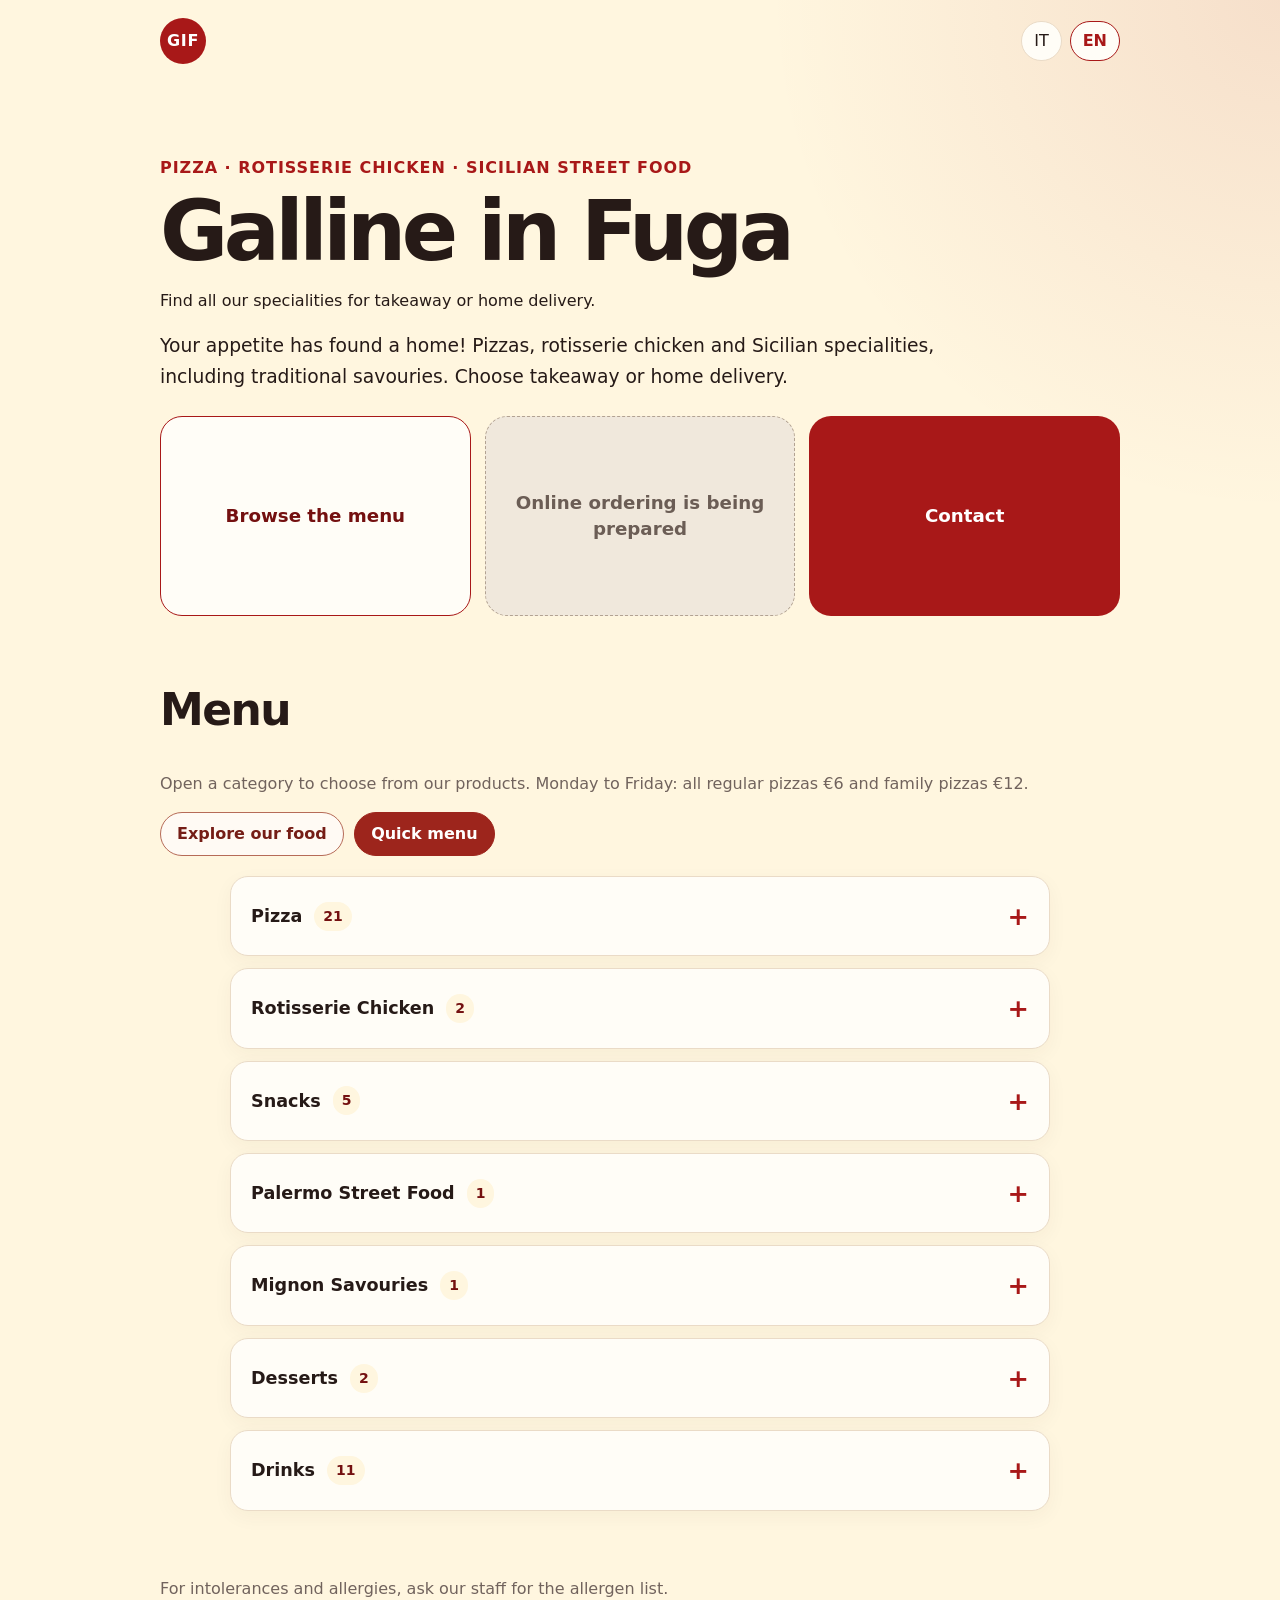
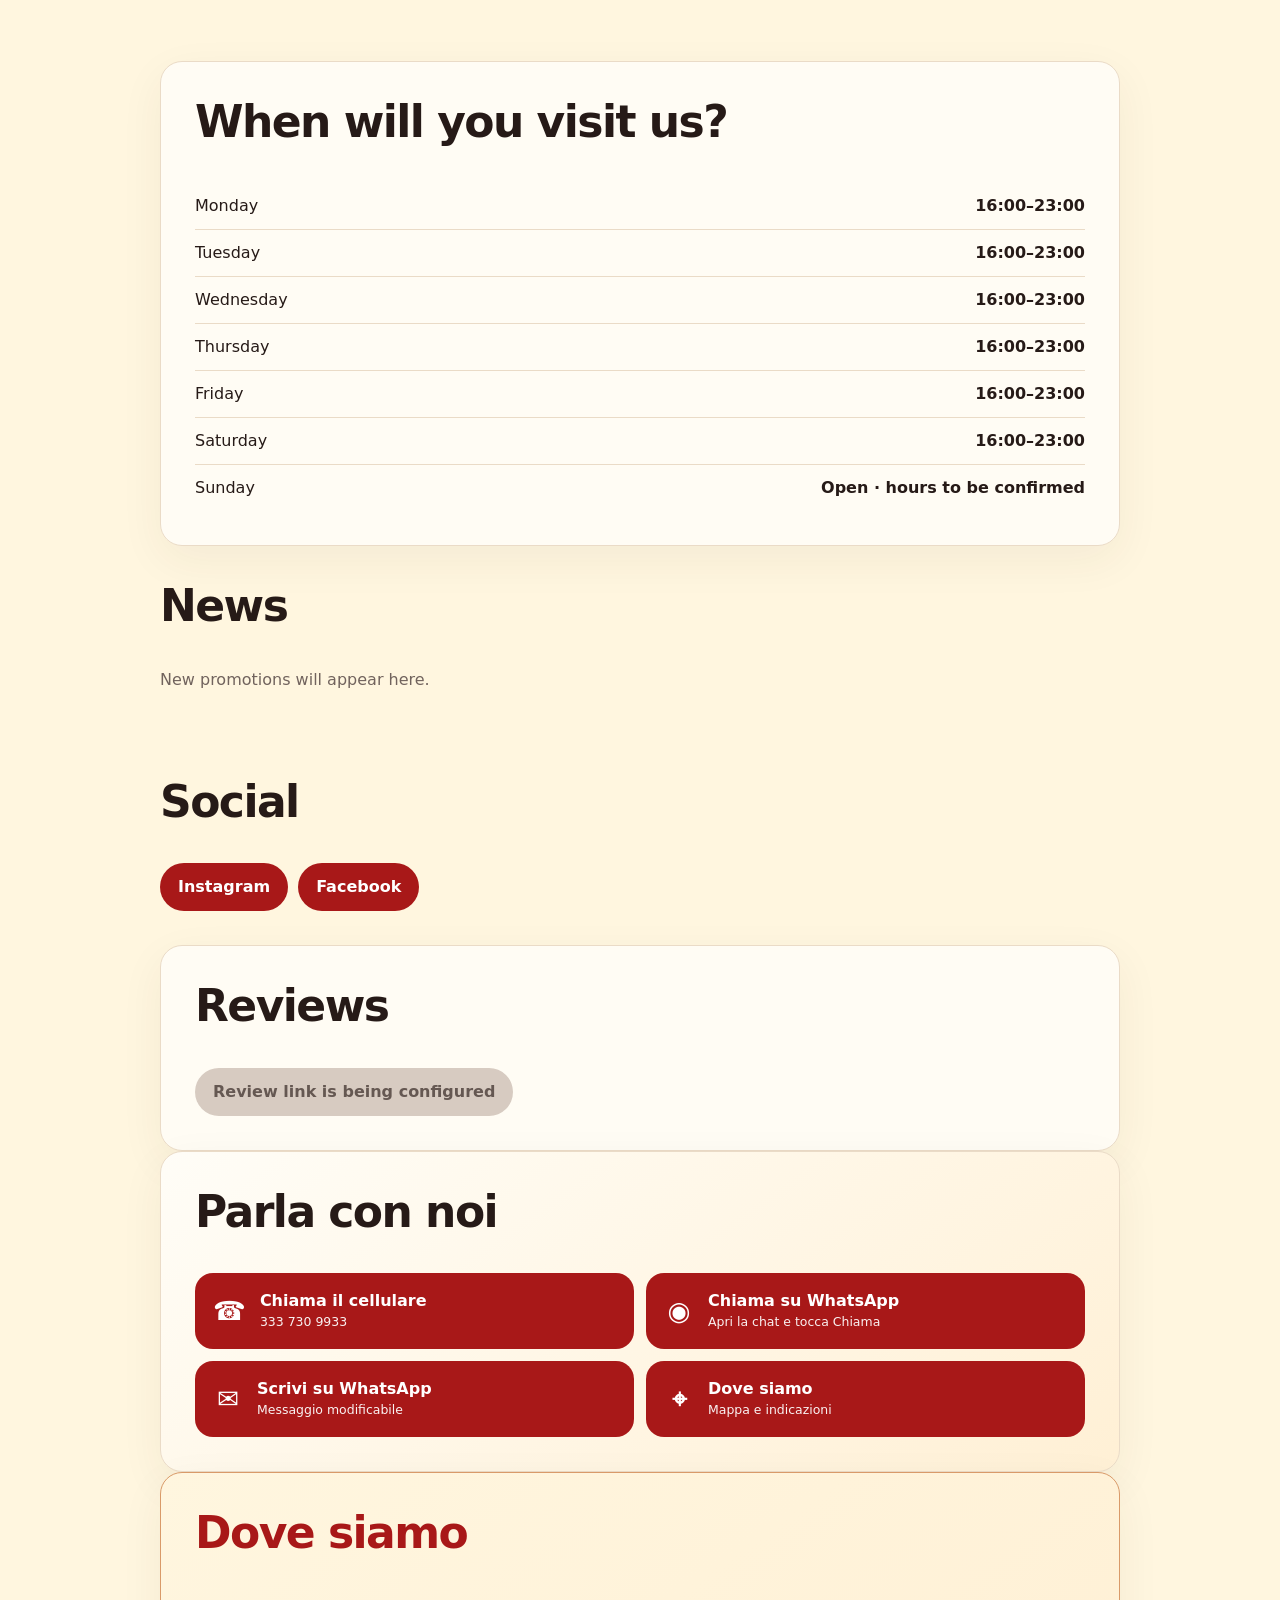
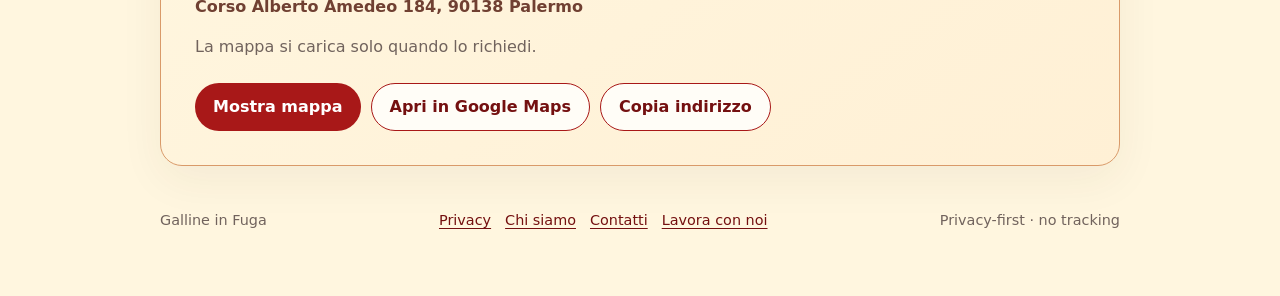
==== commit e9cd4e18: "fix(hub): apply verified contact, Sunday status and social links" ====
--- a/index.html
+++ b/index.html
@@ -17,7 +17,7 @@
   <header class="hero">
     <a class="skip-link" href="#menu">Vai al menù</a>
     <nav class="topbar" aria-label="Selezione lingua">
-      <a class="brand-identity" href="./" aria-label="Galline in Fuga — torna alla pagina iniziale"><span class="brand-seal" aria-hidden="true">G</span><span class="brand-title">Galline in Fuga</span></a>
+      <a class="brand-mark" href="./" aria-label="Galline in Fuga — Home">GIF</a>
       <div class="languages">
         <button type="button" data-locale="it" aria-label="Italiano">IT</button>
         <button type="button" data-locale="en" aria-label="English">EN</button>
@@ -26,7 +26,7 @@
 
     <div class="hero__content">
       <p class="eyebrow" id="descriptor"></p>
-      <h1 id="brand-name">Fame?<br>Sei nel posto giusto...</h1>
+      <h1 id="brand-name">Galline in Fuga</h1>
       <p id="service-mode"></p>
       <p id="editorial-intro" class="editorial-intro"></p>
       <div id="primary-actions" class="actions"></div>
@@ -47,17 +47,18 @@
 
     <section class="section section--panel" aria-labelledby="hours-title">
       <h2 id="hours-title"></h2>
-      <p id="hours-intro" class="hours-intro"></p><ul id="hours-list" class="hours"></ul><p id="sunday-floating" class="sunday-floating"></p>
+      <ul id="hours-list" class="hours"></ul>
     </section>
 
     <section class="section" aria-labelledby="promos-title">
       <h2 id="promos-title"></h2>
-      <button type="button" id="promo-reveal" class="promo-reveal" aria-expanded="false" aria-controls="promo-panel"><span aria-hidden="true">✦</span> <span id="promo-reveal-label">Scopri la sorpresa</span></button><div id="promo-panel" class="promo-panel" hidden><p id="promos-empty" class="empty"></p></div>
+      <p id="promos-empty" class="empty"></p>
     </section>
 
-    <section class="section" id="social" aria-labelledby="social-title">
+    <section class="section" aria-labelledby="social-title">
       <h2 id="social-title"></h2>
       <p id="social-empty" class="empty"></p>
+      <div id="social-links" class="actions" aria-label="Collegamenti social ufficiali"></div>
     </section>
 
     <section class="section section--panel" aria-labelledby="reviews-title">
@@ -68,7 +69,7 @@
     <section id="contatti-diretti" class="section section--panel contact-section" aria-labelledby="contact-title">
       <h2 id="contact-title">Parla con noi</h2>
       <div class="contact-actions">
-        <a class="action contact-action" href="tel:+390916734874" aria-label="Chiama il telefono fisso 091 673 4874"><span aria-hidden="true">☎</span><span>Chiama il fisso<br><small>091 673 4874</small></span></a>
+        <a class="action contact-action" href="tel:+393337309933" aria-label="Chiama Galline in Fuga al cellulare 333 730 9933"><span aria-hidden="true">☎</span><span>Chiama il cellulare<br><small>333 730 9933</small></span></a>
         <a class="action contact-action" href="https://wa.me/393337309933" aria-label="Apri WhatsApp per chiamare Galline in Fuga"><span aria-hidden="true">◉</span><span>Chiama su WhatsApp<br><small>Apri la chat e tocca Chiama</small></span></a>
         <a class="action contact-action" href="https://wa.me/393337309933?text=Ciao%20Galline%20in%20Fuga%21%20Vorrei%20ricevere%20informazioni%20sul%20menu%20e%20fare%20un%20ordine." aria-label="Scrivi su WhatsApp con messaggio precompilato"><span aria-hidden="true">✉</span><span>Scrivi su WhatsApp<br><small>Messaggio modificabile</small></span></a>
         <a class="action contact-action" href="#dove-siamo" aria-label="Visualizza la mappa e le indicazioni"><span aria-hidden="true">⌖</span><span>Dove siamo<br><small>Mappa e indicazioni</small></span></a>
@@ -87,7 +88,7 @@
       </div>
     </section>
     <noscript>
-      <p class="noscript">Per usare tutte le funzioni dell’HUB è necessario JavaScript. Gli orari principali restano: lunedì–sabato 16:00–23:00, domenica chiuso.</p>
+      <p class="noscript">Per usare tutte le funzioni dell’HUB è necessario JavaScript. Gli orari principali restano: lunedì–sabato 16:00–23:00; domenica aperto, orario da confermare.</p>
     </noscript>
   </main>
 
--- a/styles.css
+++ b/styles.css
@@ -377,3 +377,23 @@
 /* Keyboard-accessible skip navigation */
 .skip-link{position:absolute;top:8px;left:8px;z-index:10000;transform:translateY(-160%);background:#fffdf7;color:#741010;padding:12px 16px;border:3px solid #741010;border-radius:8px;font-weight:800}
 .skip-link:focus{transform:translateY(0)}
+
+/* Site + QR HUB unified visual system, mobile first */
+.brand-identity{display:inline-flex;align-items:center;gap:13px;color:var(--brand-dark);text-decoration:none;font-size:clamp(1.2rem,3vw,1.9rem);font-weight:950;letter-spacing:-.035em}
+.brand-seal{display:grid;place-items:center;width:53px;height:53px;border-radius:50%;background:linear-gradient(135deg,#ffda79,#d89129);border:3px solid #9f181f;color:#a51924;box-shadow:0 4px 10px #52171526;font-size:1.65rem}
+.hero__content{max-width:960px}
+#brand-name{white-space:pre-line;max-width:19ch;font-size:clamp(2.65rem,7vw,5.2rem);line-height:1.05}
+#service-mode:empty,#descriptor:empty{display:none}
+.editorial-intro{max-width:66ch;line-height:1.62;font-size:clamp(1rem,2.1vw,1.17rem)}
+#primary-actions{display:grid;grid-template-columns:repeat(3,minmax(0,1fr));gap:14px;align-items:stretch}
+#primary-actions .action{width:100%;min-height:138px;aspect-ratio:1/1;max-height:200px;display:flex;text-align:center;border-radius:22px;white-space:normal;line-height:1.45;padding:16px;font-size:clamp(.92rem,2vw,1.14rem)}
+#primary-actions .action--disabled{background:#f0e8dc;color:#6b5d55;border:1px dashed #b2a292;box-shadow:none}
+.hours-intro{font-weight:650;line-height:1.55;color:var(--brand-dark)}
+.sunday-floating{margin:18px 0 0;font-weight:850;font-style:italic;color:var(--brand)}
+.promo-reveal{border:2px solid #b0222d;min-height:92px;border-radius:20px;background:linear-gradient(115deg,#ffd67e,#fff0c3);color:#811620;font-weight:900;font-size:1.3rem;cursor:pointer;padding:16px 32px}
+.promo-reveal span:first-child{font-size:1.9rem;margin-right:12px}
+.promo-panel{padding-top:20px}
+.promo-pop{animation:hub-pop .42s cubic-bezier(.2,1.5,.3,1)}
+@keyframes hub-pop{0%{transform:scale(1)}45%{transform:scale(1.08)}100%{transform:scale(1)}}
+@media(max-width:630px){#primary-actions{gap:7px}#primary-actions .action{min-height:0;aspect-ratio:1/1;padding:9px 6px;border-radius:14px;font-size:clamp(.72rem,2.8vw,.98rem)}.brand-identity{gap:9px;font-size:1.15rem}.brand-seal{width:43px;height:43px;font-size:1.3rem}}
+@media(prefers-reduced-motion:reduce){.promo-pop{animation:none}}
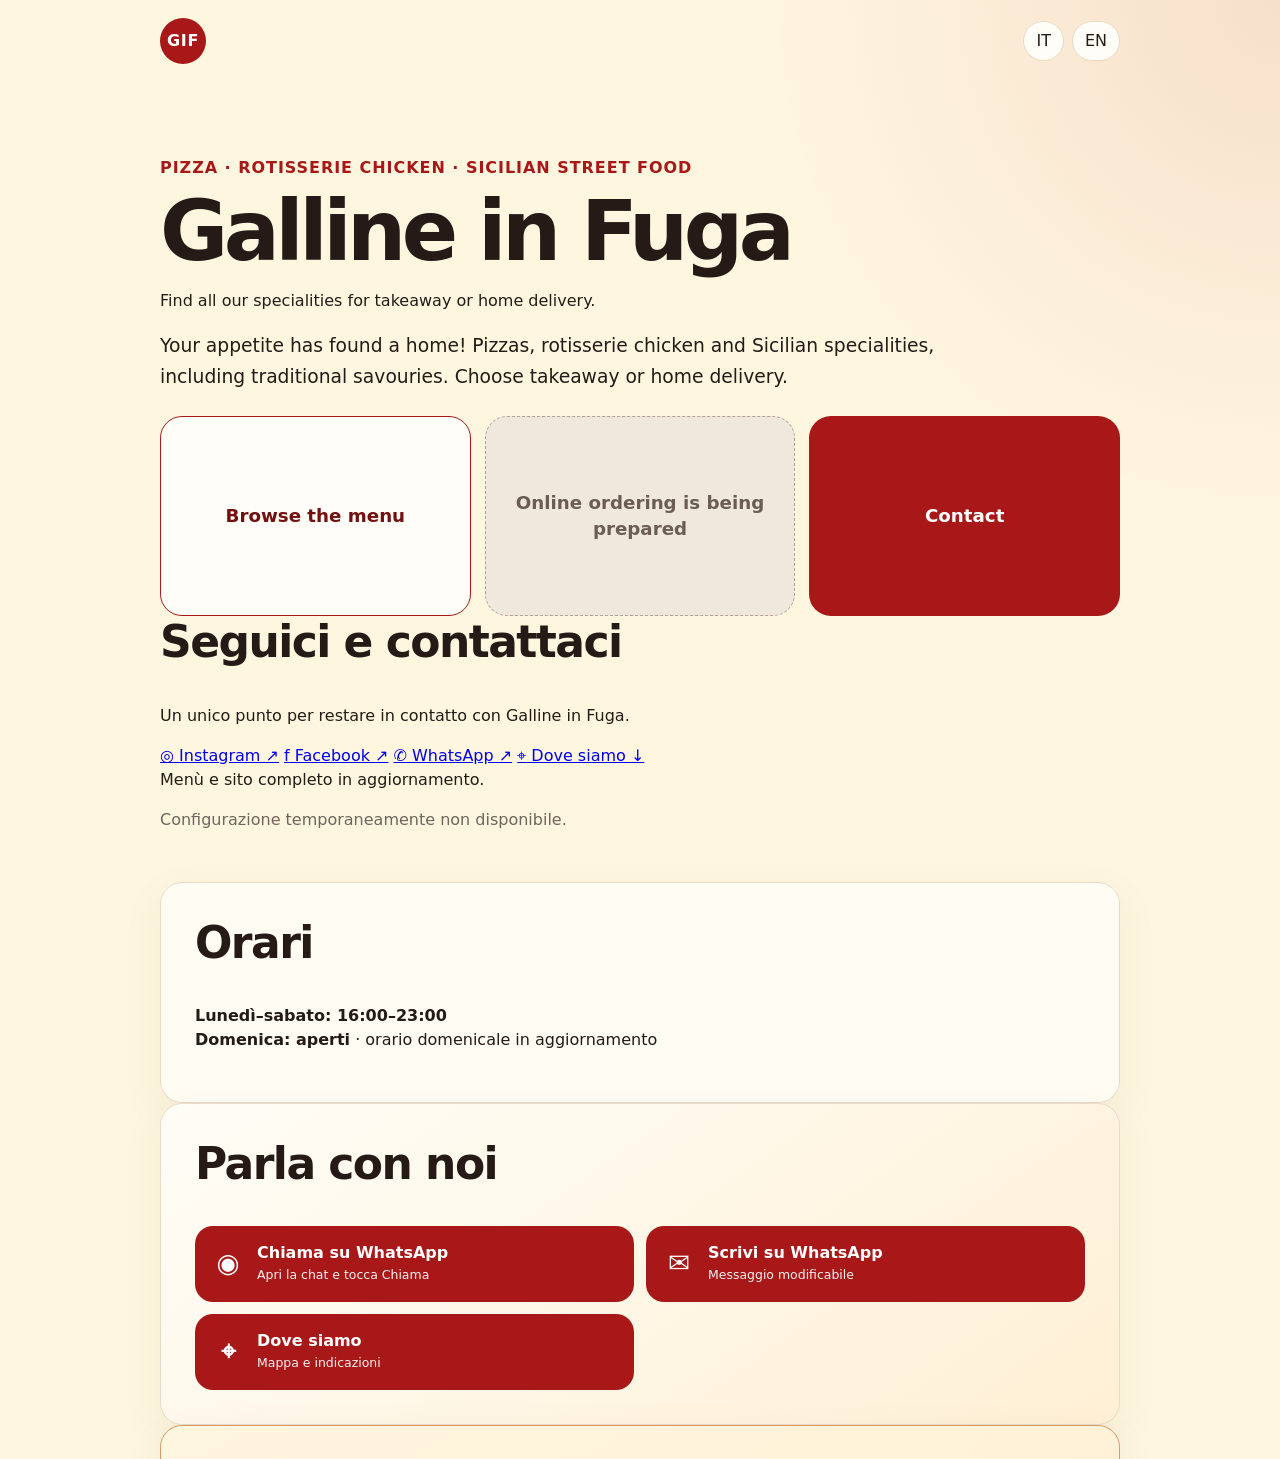
==== commit 8745c01e: "feat(hub): pagina temporanea social-first, dati contatto aggiornati" ====
--- a/index.html
+++ b/index.html
@@ -5,7 +5,7 @@
   <meta name="viewport" content="width=device-width,initial-scale=1">
   <meta name="color-scheme" content="light">
   <meta name="theme-color" content="#a81818">
-  <meta name="description" content="Galline in Fuga — menu, ordini, contatti e novità.">
+  <meta name="description" content="Galline in Fuga Palermo — Instagram, Facebook, WhatsApp e indicazioni. Il menù è in aggiornamento.">
   <meta name="referrer" content="strict-origin-when-cross-origin">
   <meta http-equiv="Content-Security-Policy" content="default-src 'self'; script-src 'self' https://unpkg.com; style-src 'self' https://unpkg.com; img-src 'self' data: https://tile.openstreetmap.org https://unpkg.com; connect-src 'self'; font-src 'self'; object-src 'none'; base-uri 'none'; form-action 'none'; manifest-src 'self'; worker-src 'self'">
   <link rel="canonical" href="https://gallineinfuga.github.io/">
@@ -15,7 +15,7 @@
 </head>
 <body>
   <header class="hero">
-    <a class="skip-link" href="#menu">Vai al menù</a>
+    <a class="skip-link" href="#social-link-hub">Vai ai collegamenti</a>
     <nav class="topbar" aria-label="Selezione lingua">
       <a class="brand-mark" href="./" aria-label="Galline in Fuga — Home">GIF</a>
       <div class="languages">
@@ -29,13 +29,24 @@
       <h1 id="brand-name">Galline in Fuga</h1>
       <p id="service-mode"></p>
       <p id="editorial-intro" class="editorial-intro"></p>
-      <div id="primary-actions" class="actions"></div>
+      <div id="primary-actions" class="actions" hidden></div>
+      <section class="hub-social-panel" id="social-link-hub" aria-labelledby="hub-social-title">
+        <h2 id="hub-social-title">Seguici e contattaci</h2>
+        <p>Un unico punto per restare in contatto con Galline in Fuga.</p>
+        <nav class="hub-social-grid" aria-label="Collegamenti ufficiali">
+          <a class="hub-social-button" href="https://www.instagram.com/gallineinfugapalermo/" target="_blank" rel="noopener noreferrer"><span aria-hidden="true">◎</span> Instagram <span class="hub-arrow" aria-hidden="true">↗</span></a>
+          <a class="hub-social-button" href="https://www.facebook.com/people/Galline-in-Fuga/61591158700839/" target="_blank" rel="noopener noreferrer"><span aria-hidden="true">f</span> Facebook <span class="hub-arrow" aria-hidden="true">↗</span></a>
+          <a class="hub-social-button" href="https://wa.me/393337309933" target="_blank" rel="noopener noreferrer"><span aria-hidden="true">✆</span> WhatsApp <span class="hub-arrow" aria-hidden="true">↗</span></a>
+          <a class="hub-social-button" href="#dove-siamo"><span aria-hidden="true">⌖</span> Dove siamo <span class="hub-arrow" aria-hidden="true">↓</span></a>
+        </nav>
+        <p class="hub-social-note">Menù e sito completo in aggiornamento.</p>
+      </section>
       <p id="app-status" class="status" hidden></p>
     </div>
   </header>
 
   <main>
-    <section id="menu" class="section" aria-labelledby="menu-title">
+    <section id="menu" class="section" hidden aria-labelledby="menu-title">
       <h2 id="menu-title"></h2>
       <p id="menu-hint" class="meta"></p>
       <p id="menu-editorial" class="editorial-intro editorial-intro--menu"></p>
@@ -45,31 +56,31 @@
       <p id="menu-allergies" class="meta menu-notice"></p>
     </section>
 
-    <section class="section section--panel" aria-labelledby="hours-title">
+    <section class="section section--panel" aria-labelledby="hours-title" hidden>
       <h2 id="hours-title"></h2>
       <ul id="hours-list" class="hours"></ul>
     </section>
 
-    <section class="section" aria-labelledby="promos-title">
+    <section class="section" aria-labelledby="promos-title" hidden>
       <h2 id="promos-title"></h2>
       <p id="promos-empty" class="empty"></p>
     </section>
 
-    <section class="section" aria-labelledby="social-title">
+    <section class="section" aria-labelledby="social-title" hidden>
       <h2 id="social-title"></h2>
       <p id="social-empty" class="empty"></p>
-      <div id="social-links" class="actions" aria-label="Collegamenti social ufficiali"></div>
     </section>
 
-    <section class="section section--panel" aria-labelledby="reviews-title">
+    <section class="section section--panel" aria-labelledby="reviews-title" hidden>
       <h2 id="reviews-title"></h2>
       <div id="review-slot" class="actions"></div>
     </section>
 
+    <section class="opening-note section section--panel" aria-label="Orari di apertura"><h2>Orari</h2><p><strong>Lunedì–sabato: 16:00–23:00</strong><br><strong>Domenica: aperti</strong> · orario domenicale in aggiornamento</p></section>
+
     <section id="contatti-diretti" class="section section--panel contact-section" aria-labelledby="contact-title">
       <h2 id="contact-title">Parla con noi</h2>
       <div class="contact-actions">
-        <a class="action contact-action" href="tel:+393337309933" aria-label="Chiama Galline in Fuga al cellulare 333 730 9933"><span aria-hidden="true">☎</span><span>Chiama il cellulare<br><small>333 730 9933</small></span></a>
         <a class="action contact-action" href="https://wa.me/393337309933" aria-label="Apri WhatsApp per chiamare Galline in Fuga"><span aria-hidden="true">◉</span><span>Chiama su WhatsApp<br><small>Apri la chat e tocca Chiama</small></span></a>
         <a class="action contact-action" href="https://wa.me/393337309933?text=Ciao%20Galline%20in%20Fuga%21%20Vorrei%20ricevere%20informazioni%20sul%20menu%20e%20fare%20un%20ordine." aria-label="Scrivi su WhatsApp con messaggio precompilato"><span aria-hidden="true">✉</span><span>Scrivi su WhatsApp<br><small>Messaggio modificabile</small></span></a>
         <a class="action contact-action" href="#dove-siamo" aria-label="Visualizza la mappa e le indicazioni"><span aria-hidden="true">⌖</span><span>Dove siamo<br><small>Mappa e indicazioni</small></span></a>
@@ -88,7 +99,7 @@
       </div>
     </section>
     <noscript>
-      <p class="noscript">Per usare tutte le funzioni dell’HUB è necessario JavaScript. Gli orari principali restano: lunedì–sabato 16:00–23:00; domenica aperto, orario da confermare.</p>
+      <p class="noscript">Per usare tutte le funzioni dell’HUB è necessario JavaScript. Orari: lunedì–sabato 16:00–23:00; domenica aperti, orario in aggiornamento.</p>
     </noscript>
   </main>
 
